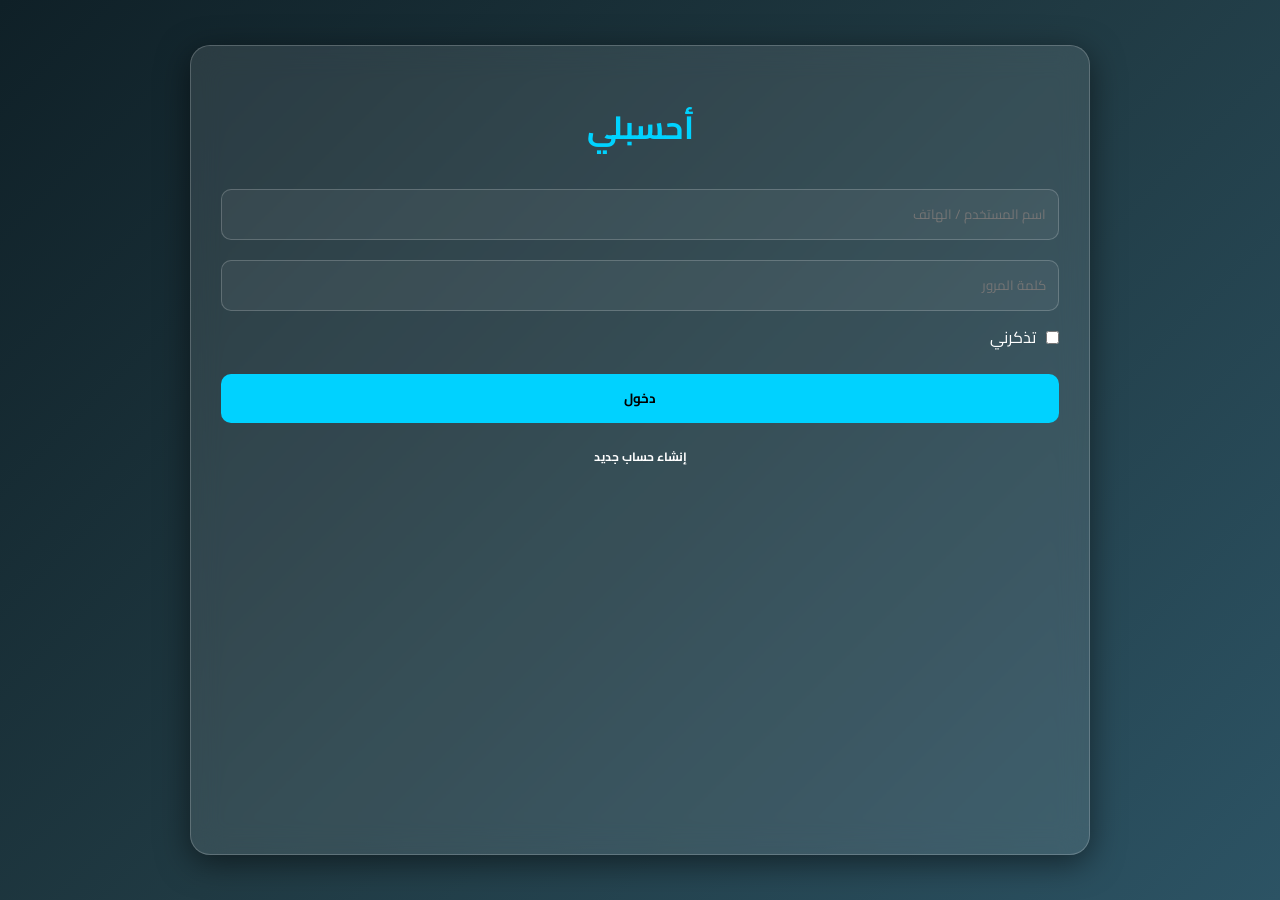
==== index.html @ dbc2e7ba "Add product section and update script URL" ====
<!DOCTYPE html>
<html lang="ar" dir="rtl">
<head>
    <meta charset="UTF-8">
    <meta name="viewport" content="width=device-width, initial-scale=1.0">
    <title>أحسبلي | المساعد المكتبي الذكي</title>
    <link href="https://fonts.googleapis.com/css2?family=Cairo:wght@300;400;600;700&display=swap" rel="stylesheet">
    <style>
        :root {
            --glass: rgba(255, 255, 255, 0.1);
            --border: rgba(255, 255, 255, 0.2);
            --accent: #00d2ff;
        }

        * { box-sizing: border-box; font-family: 'Cairo', sans-serif; }

        body {
            margin: 0;
            background: linear-gradient(135deg, #0f2027, #203a43, #2c5364);
            background-attachment: fixed;
            height: 100vh;
            display: flex;
            justify-content: center;
            align-items: center;
            color: white;
            overflow: hidden;
        }

        /* التصميم الزجاجي */
        .glass-card {
            background: var(--glass);
            backdrop-filter: blur(15px);
            -webkit-backdrop-filter: blur(15px);
            border: 1px solid var(--border);
            border-radius: 20px;
            padding: 30px;
            box-shadow: 0 8px 32px rgba(0,0,0,0.5);
            width: 95%;
            max-width: 900px;
            height: 90vh;
            overflow-y: auto;
            animation: slideUp 0.6s ease-out;
        }

        @keyframes slideUp { from { opacity: 0; transform: translateY(30px); } to { opacity: 1; transform: translateY(0); } }

        /* الشاشات */
        .page { display: none; }
        .page.active { display: block; animation: fadeIn 0.5s; }
        @keyframes fadeIn { from { opacity: 0; } to { opacity: 1; } }

        h1, h2 { text-align: center; color: var(--accent); }

        /* الحقول والأزرار */
        input, select {
            width: 100%; padding: 12px; margin: 10px 0;
            border-radius: 10px; border: 1px solid var(--border);
            background: rgba(255, 255, 255, 0.05); color: white; outline: none;
        }

        button {
            background: var(--accent); color: #000; border: none;
            padding: 12px 25px; border-radius: 10px; cursor: pointer;
            font-weight: bold; transition: 0.3s; width: 100%; margin-top: 10px;
        }

        button:hover { transform: scale(1.02); background: white; }

        /* القائمة الجانبية (في الواجهة الرئيسية) */
        .main-layout { display: grid; grid-template-columns: 200px 1fr; gap: 20px; height: 100%; }
        .sidebar { border-left: 1px solid var(--border); padding-left: 15px; }
        .nav-item { 
            padding: 10px; cursor: pointer; border-radius: 8px; margin-bottom: 5px; 
            transition: 0.3s; text-align: center; background: rgba(255,255,255,0.05);
        }
        .nav-item:hover, .nav-item.active { background: var(--accent); color: black; }

        /* الحاسبة */
        .calc-grid { display: grid; grid-template-columns: 1fr 1fr; gap: 15px; }
        
        /* الإعدادات والمميزات (التصنيف) */
        .feature-item {
            display: flex; justify-content: space-between; align-items: center;
            padding: 10px; border-bottom: 1px solid var(--border);
        }

        /* ستايل الوصل */
        #invoice-print {
            background: white; color: black; padding: 20px; border-radius: 5px;
            display: none; width: 300px; margin: auto;
        }

        /* لوجو الشركة */
        .logo-box {
            width: 80px; height: 80px; border: 2px dashed var(--accent);
            border-radius: 50%; margin: 0 auto 20px; cursor: pointer;
            display: flex; align-items: center; justify-content: center; overflow: hidden;
        }
        .logo-box img { width: 100%; height: 100%; object-fit: cover; }

        /* Switch Toggle */
        .switch { position: relative; display: inline-block; width: 40px; height: 20px; }
        .switch input { opacity: 0; width: 0; height: 0; }
        .slider { position: absolute; cursor: pointer; top: 0; left: 0; right: 0; bottom: 0; background-color: #ccc; transition: .4s; border-radius: 20px; }
        input:checked + .slider { background-color: var(--accent); }

        ::-webkit-scrollbar { width: 5px; }
        ::-webkit-scrollbar-thumb { background: var(--accent); border-radius: 10px; }
    </style>
</head>
<body>

    <div class="glass-card">
        <!-- صفحة تسجيل الدخول -->
        <div id="login-page" class="page active">
            <h1>أحسبلي</h1>
            <input type="text" id="login-user" placeholder="اسم المستخدم / الهاتف">
            <input type="password" id="login-pass" placeholder="كلمة المرور">
            <div style="display:flex; align-items:center; gap:10px; margin-bottom:10px;">
                <input type="checkbox" id="rememberMe" style="width:auto;"> تذكرني
            </div>
            <button onclick="login()">دخول</button>
            <button style="background:none; color:white; font-size:12px;" onclick="switchPage('signup-page')">إنشاء حساب جديد</button>
        </div>

        <!-- صفحة إنشاء حساب -->
        <div id="signup-page" class="page">
            <h2>إنشاء حساب</h2>
            <input type="text" id="reg-name" placeholder="الاسم الثلاثي">
            <input type="text" id="reg-lib" placeholder="اسم المكتبة">
            <input type="text" id="reg-phone" placeholder="رقم الهاتف (تليجرام)">
            <input type="text" id="reg-addr" placeholder="عنوان المكتبة">
            <button onclick="register()">إرسال وتفعيل الحساب</button>
            <button style="background:none; color:white;" onclick="switchPage('login-page')">رجوع</button>
        </div>

        <!-- الواجهة الرئيسية -->
        <div id="main-page" class="page">
            <div class="main-layout">
                <div class="sidebar">
                    <div class="logo-box" onclick="document.getElementById('logoInput').click()">
                        <img id="displayLogo" src="" style="display:none;">
                        <span id="logoText">لوجو</span>
                    </div>
                    <input type="file" id="logoInput" hidden onchange="changeLogo(event)">
                    <div class="nav-item active" onclick="showSection('calc')">الحاسبة</div>
                    <div class="nav-item" onclick="showSection('products')">المواد</div>
                    <div class="nav-item" onclick="showSection('reports')">التقارير</div>
                    <div class="nav-item" onclick="showSection('telegram')">تليجرام</div>
                    <div class="nav-item" onclick="showSection('settings')">⚙️ الإعدادات</div>
                    <button onclick="location.reload()" style="background:red; color:white; margin-top:20px;">خروج</button>
                </div>

                <div class="content">
                    <!-- قسم الحاسبة -->
                    <div id="sec-calc" class="section">
                        <h2 id="libDisplayName">اسم المكتبة</h2>
                        <input type="text" placeholder="اسم الملف (اختياري)">
                        <div class="calc-grid">
                            <input type="number" id="pageFrom" placeholder="من صفحة">
                            <input type="number" id="pageTo" placeholder="إلى صفحة">
                        </div>
                        <input type="number" id="pageTotal" placeholder="أو عدد الصفحات الكلي">
                        <div class="calc-grid">
                            <input type="number" id="priceFixed" placeholder="السعر لكل صفحة" value="250">
                            <input type="number" id="taxVal" placeholder="الضريبة">
                        </div>
                        <h3 id="finalResult">الإجمالي: 0</h3>
                        <button onclick="calculate()">إحسب</button>
                        <button onclick="printInvoice()">طباعة وصل 🖨️</button>
                    </div>
                    <!-- قسم المواد والمنتجات -->
<div id="sec-products" class="section" style="display:none;">
    <h3>📦 إضافة مواد للفاتورة</h3>
    <div class="calc-grid">
        <input type="text" id="prod-name" placeholder="اسم المادة (مثلاً: قلم)">
        <input type="number" id="prod-price" placeholder="السعر">
    </div>
    <button onclick="addItem()" style="background:#55efc4">إضافة للمسودة +</button>
    
    <div id="items-list" style="margin-top:15px; background:rgba(0,0,0,0.2); border-radius:10px; padding:10px; font-size:14px;">
        <!-- المواد المضافة ستظهر هنا -->
    </div>
</div>

                    <!-- قسم تليجرام -->
                    <div id="sec-telegram" class="section" style="display:none;">
                        <h2>تحكم التليجرام</h2>
                        <div class="feature-item"><span>الترحيب</span> <label class="switch"><input type="checkbox"><span class="slider"></span></label></div>
                        <div class="feature-item"><span>أسعار الملفات</span> <label class="switch"><input type="checkbox" checked><span class="slider"></span></label></div>
                        <div class="feature-item"><span>الذكاء الاصطناعي</span> <label class="switch"><input type="checkbox"><span class="slider"></span></label></div>
                        <div class="feature-item"><span>خزن الرسائل</span> <input type="text" placeholder="ID الكروب" style="width:100px; margin:0;"></div>
                        <div class="feature-item"><span>إذاعة</span> <input type="text" id="broadcastMsg" placeholder="الرسالة..."><button onclick="alert('جاري الإرسال')" style="width:auto; padding:5px;">بث</button></div>
                    </div>

                    <!-- قسم التقارير -->
                    <div id="sec-reports" class="section" style="display:none;">
                        <h2>التقارير التفصيلية</h2>
                        <p id="reportDate">تاريخ الإنشاء: --/--/----</p>
                        <div class="nav-item">عدد الفواتير: <span id="countInv">0</span></div>
                        <div class="nav-item">إجمالي الصفحات: <span id="countPages">0</span></div>
                    </div>

                    <!-- قسم الإعدادات -->
                    <div id="sec-settings" class="section" style="display:none;">
                        <h2>الإعدادات العامة</h2>
                        <input type="number" id="setPrice" placeholder="تعديل السعر الافتراضي">
                        <button onclick="saveSettings()">حفظ الإعدادات</button>
                    </div>
                </div>
            </div>
        </div>
    </div>

    <!-- الوصل المخفي للطباعة -->
    <div id="invoice-print">
        <h2 id="invLibName">المكتبة</h2>
        <hr>
        <p id="invDate"></p>
        <p id="invDetails"></p>
        <h3 id="invTotal"></h3>
        <p style="text-align:center; font-size:10px;">شكراً لتعاملكم معنا - أحسبلي</p>
    </div>

    <script>
        const SCRIPT_URL = "https://script.google.com/macros/s/AKfycbyM10lfffWUIz0OTq8Y2DhG-DSn-Z9Sw639uYDyfZyjgWwcdd5r0pzTAM3AALnfk9BP/exec";

        // وظائف التنقل
        function switchPage(pageId) {
            document.querySelectorAll('.page').forEach(p => p.classList.remove('active'));
            document.getElementById(pageId).classList.add('active');
        }

        function showSection(secId) {
            document.querySelectorAll('.section').forEach(s => s.style.display = 'none');
            document.getElementById('sec-' + secId).style.display = 'block';
            document.querySelectorAll('.nav-item').forEach(n => n.classList.remove('active'));
            event.target.classList.add('active');
        }

        // تسجيل الدخول
        function login() {
            const user = document.getElementById('login-user').value;
            if(user) {
                localStorage.setItem('userAccount', user);
                document.getElementById('libDisplayName').innerText = "مكتبة " + (localStorage.getItem('libName') || user);
                switchPage('main-page');
            } else { alert("أدخل البيانات"); }
        }

        // إنشاء حساب
        function register() {
            const data = {
                action: "signup",
                name: document.getElementById('reg-name').value,
                library: document.getElementById('reg-lib').value,
                phone: document.getElementById('reg-phone').value,
                address: document.getElementById('reg-addr').value
            };

            if(!data.name || !data.phone) return alert("املأ الحقول");

            fetch(SCRIPT_URL, {
                method: "POST",
                mode: "no-cors",
                body: JSON.stringify(data)
            });

            localStorage.setItem('libName', data.library);
            alert("تم إرسال طلبك! سيصلك اسم المستخدم وكلمة المرور عبر بوت تليجرام");
            window.location.href = "https://t.me/mb4x_bot";
        }

        // تغيير اللوجو
        function changeLogo(event) {
            const reader = new FileReader();
            reader.onload = function() {
                const img = document.getElementById('displayLogo');
                img.src = reader.result;
                img.style.display = 'block';
                document.getElementById('logoText').style.display = 'none';
                localStorage.setItem('userLogo', reader.result);
            }
            reader.readAsDataURL(event.target.files[0]);
        }

        // عمليات الحساب
        let totalInvoices = 0;
        let totalPagesCalc = 0;

        function calculate() {
            let pages = 0;
            const from = parseInt(document.getElementById('pageFrom').value);
            const to = parseInt(document.getElementById('pageTo').value);
            const totalInput = parseInt(document.getElementById('pageTotal').value);

            if (!isNaN(from) && !isNaN(to)) { pages = (to - from) + 1; }
            else if (!isNaN(totalInput)) { pages = totalInput; }

            const price = parseInt(document.getElementById('priceFixed').value);
            const tax = parseInt(document.getElementById('taxVal').value) || 0;
            const final = (pages * price) + tax;

            document.getElementById('finalResult').innerText = "الإجمالي: " + final.toLocaleString() + " د.ع";
            
            // تحديث التقارير مؤقتاً
            totalInvoices++;
            totalPagesCalc += pages;
            document.getElementById('countInv').innerText = totalInvoices;
            document.getElementById('countPages').innerText = totalPagesCalc;
        }

        function printInvoice() {
            const lib = localStorage.getItem('libName') || "مكتبتنا";
            const result = document.getElementById('finalResult').innerText;
            
            document.getElementById('invLibName').innerText = lib;
            document.getElementById('invDate').innerText = "التاريخ: " + new Date().toLocaleString();
            document.getElementById('invTotal').innerText = result;

            const printContent = document.getElementById('invoice-print').innerHTML;
            const win = window.open('', '', 'width=400,height=600');
            win.document.write('<html><body style="font-family:Cairo; text-align:center;">' + printContent + '</body></html>');
            win.document.close();
            win.print();
        }

        // عند التحميل
        window.onload = () => {
            if(localStorage.getItem('userLogo')) {
                document.getElementById('displayLogo').src = localStorage.getItem('userLogo');
                document.getElementById('displayLogo').style.display = 'block';
                document.getElementById('logoText').style.display = 'none';
            }
            document.getElementById('reportDate').innerText = "تاريخ البدء: " + new Date().toLocaleDateString();
        };
    </script>
</body>
</html>
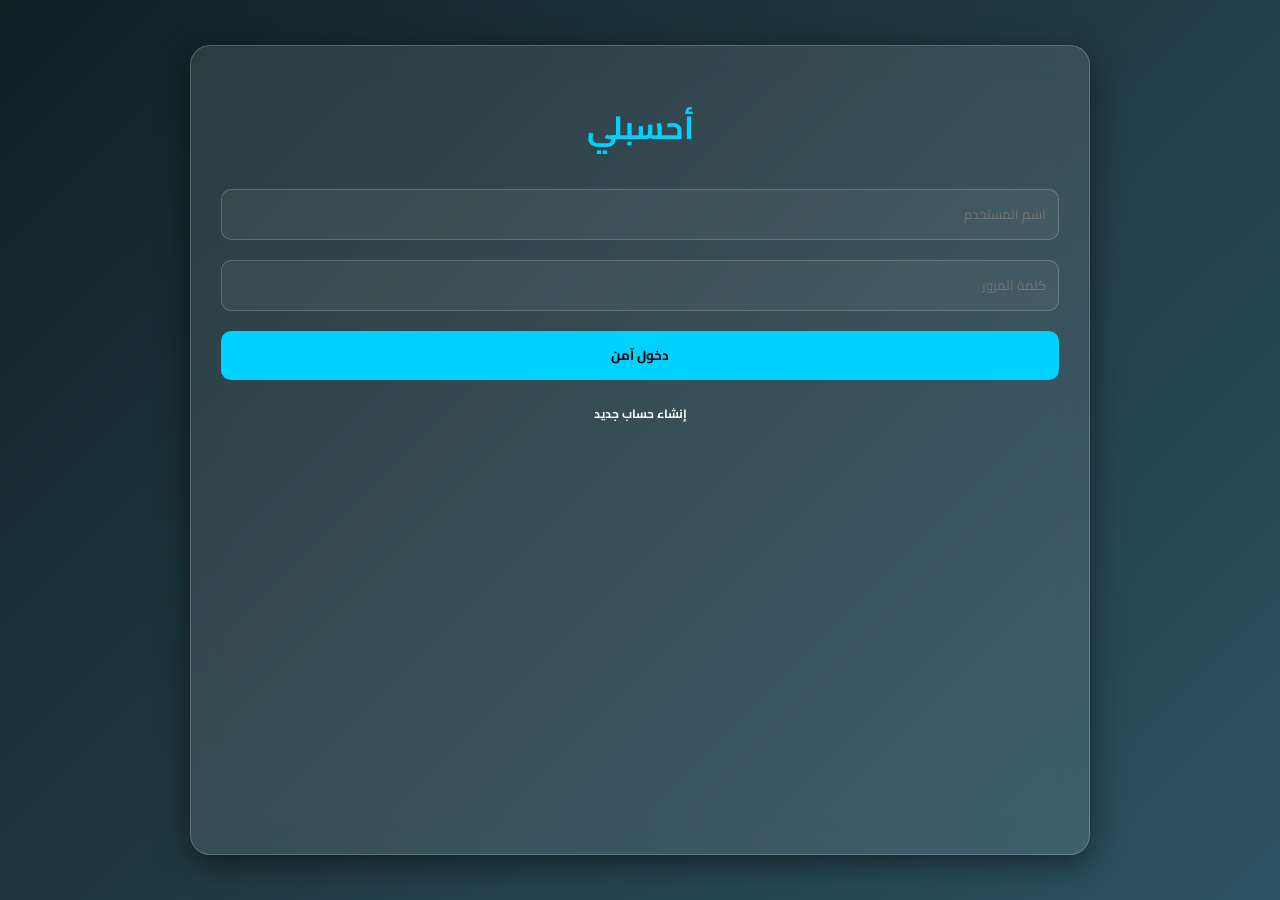
==== commit dafa6f2e: "Refactor HTML structure and improve styles" ====
--- a/index.html
+++ b/index.html
@@ -26,7 +26,6 @@
             overflow: hidden;
         }
 
-        /* التصميم الزجاجي */
         .glass-card {
             background: var(--glass);
             backdrop-filter: blur(15px);
@@ -39,19 +38,15 @@
             max-width: 900px;
             height: 90vh;
             overflow-y: auto;
-            animation: slideUp 0.6s ease-out;
-        }
-
-        @keyframes slideUp { from { opacity: 0; transform: translateY(30px); } to { opacity: 1; transform: translateY(0); } }
-
-        /* الشاشات */
+            position: relative;
+        }
+
         .page { display: none; }
         .page.active { display: block; animation: fadeIn 0.5s; }
         @keyframes fadeIn { from { opacity: 0; } to { opacity: 1; } }
 
         h1, h2 { text-align: center; color: var(--accent); }
 
-        /* الحقول والأزرار */
         input, select {
             width: 100%; padding: 12px; margin: 10px 0;
             border-radius: 10px; border: 1px solid var(--border);
@@ -64,33 +59,29 @@
             font-weight: bold; transition: 0.3s; width: 100%; margin-top: 10px;
         }
 
-        button:hover { transform: scale(1.02); background: white; }
-
-        /* القائمة الجانبية (في الواجهة الرئيسية) */
+        button:hover { transform: scale(1.01); background: white; }
+
         .main-layout { display: grid; grid-template-columns: 200px 1fr; gap: 20px; height: 100%; }
         .sidebar { border-left: 1px solid var(--border); padding-left: 15px; }
+        
         .nav-item { 
-            padding: 10px; cursor: pointer; border-radius: 8px; margin-bottom: 5px; 
-            transition: 0.3s; text-align: center; background: rgba(255,255,255,0.05);
-        }
-        .nav-item:hover, .nav-item.active { background: var(--accent); color: black; }
-
-        /* الحاسبة */
+            padding: 12px; cursor: pointer; border-radius: 8px; margin-bottom: 8px; 
+            transition: 0.3s; text-align: center; background: rgba(255,255,255,0.05); font-size: 14px;
+        }
+        .nav-item:hover, .nav-item.active { background: var(--accent); color: black; font-weight: bold; }
+
         .calc-grid { display: grid; grid-template-columns: 1fr 1fr; gap: 15px; }
         
-        /* الإعدادات والمميزات (التصنيف) */
         .feature-item {
             display: flex; justify-content: space-between; align-items: center;
-            padding: 10px; border-bottom: 1px solid var(--border);
-        }
-
-        /* ستايل الوصل */
+            padding: 12px; border-bottom: 1px solid var(--border);
+        }
+
         #invoice-print {
             background: white; color: black; padding: 20px; border-radius: 5px;
-            display: none; width: 300px; margin: auto;
-        }
-
-        /* لوجو الشركة */
+            display: none; width: 300px; margin: auto; font-family: 'Cairo', sans-serif;
+        }
+
         .logo-box {
             width: 80px; height: 80px; border: 2px dashed var(--accent);
             border-radius: 50%; margin: 0 auto 20px; cursor: pointer;
@@ -98,28 +89,33 @@
         }
         .logo-box img { width: 100%; height: 100%; object-fit: cover; }
 
-        /* Switch Toggle */
         .switch { position: relative; display: inline-block; width: 40px; height: 20px; }
         .switch input { opacity: 0; width: 0; height: 0; }
-        .slider { position: absolute; cursor: pointer; top: 0; left: 0; right: 0; bottom: 0; background-color: #ccc; transition: .4s; border-radius: 20px; }
+        .slider { position: absolute; cursor: pointer; top: 0; left: 0; right: 0; bottom: 0; background-color: #555; transition: .4s; border-radius: 20px; }
         input:checked + .slider { background-color: var(--accent); }
-
-        ::-webkit-scrollbar { width: 5px; }
-        ::-webkit-scrollbar-thumb { background: var(--accent); border-radius: 10px; }
+        .slider:before { position: absolute; content: ""; height: 14px; width: 14px; left: 3px; bottom: 3px; background-color: white; transition: .4s; border-radius: 50%; }
+        input:checked + .slider:before { transform: translateX(20px); }
+
+        #items-list { max-height: 150px; overflow-y: auto; margin-top: 10px; border: 1px solid var(--border); border-radius: 10px; padding: 5px; }
+        .item-entry { display: flex; justify-content: space-between; font-size: 13px; padding: 5px; border-bottom: 1px solid rgba(255,255,255,0.1); }
+
+        .loading-overlay { 
+            position: absolute; top:0; left:0; width:100%; height:100%; 
+            background: rgba(0,0,0,0.7); display:none; justify-content:center; align-items:center; z-index:1000; border-radius: 20px;
+        }
     </style>
 </head>
 <body>
 
     <div class="glass-card">
+        <div id="loading" class="loading-overlay">⏳ جاري التحقق...</div>
+
         <!-- صفحة تسجيل الدخول -->
         <div id="login-page" class="page active">
             <h1>أحسبلي</h1>
-            <input type="text" id="login-user" placeholder="اسم المستخدم / الهاتف">
+            <input type="text" id="login-user" placeholder="اسم المستخدم">
             <input type="password" id="login-pass" placeholder="كلمة المرور">
-            <div style="display:flex; align-items:center; gap:10px; margin-bottom:10px;">
-                <input type="checkbox" id="rememberMe" style="width:auto;"> تذكرني
-            </div>
-            <button onclick="login()">دخول</button>
+            <button onclick="handleLogin()">دخول آمن</button>
             <button style="background:none; color:white; font-size:12px;" onclick="switchPage('signup-page')">إنشاء حساب جديد</button>
         </div>
 
@@ -143,19 +139,18 @@
                         <span id="logoText">لوجو</span>
                     </div>
                     <input type="file" id="logoInput" hidden onchange="changeLogo(event)">
-                    <div class="nav-item active" onclick="showSection('calc')">الحاسبة</div>
-                    <div class="nav-item" onclick="showSection('products')">المواد</div>
-                    <div class="nav-item" onclick="showSection('reports')">التقارير</div>
-                    <div class="nav-item" onclick="showSection('telegram')">تليجرام</div>
-                    <div class="nav-item" onclick="showSection('settings')">⚙️ الإعدادات</div>
-                    <button onclick="location.reload()" style="background:red; color:white; margin-top:20px;">خروج</button>
+                    <div class="nav-item active" onclick="showSection('calc')">🧾 الحاسبة</div>
+                    <div class="nav-item" onclick="showSection('products')">📦 المواد</div>
+                    <div class="nav-item" onclick="showSection('reports')">📊 التقارير</div>
+                    <div class="nav-item" onclick="showSection('telegram')">⚙️ تليجرام</div>
+                    <button onclick="logout()" style="background:#ff4757; color:white; margin-top:20px;">خروج</button>
                 </div>
 
                 <div class="content">
                     <!-- قسم الحاسبة -->
                     <div id="sec-calc" class="section">
                         <h2 id="libDisplayName">اسم المكتبة</h2>
-                        <input type="text" placeholder="اسم الملف (اختياري)">
+                        <input type="text" id="docName" placeholder="اسم الملف (اختياري)">
                         <div class="calc-grid">
                             <input type="number" id="pageFrom" placeholder="من صفحة">
                             <input type="number" id="pageTo" placeholder="إلى صفحة">
@@ -165,67 +160,65 @@
                             <input type="number" id="priceFixed" placeholder="السعر لكل صفحة" value="250">
                             <input type="number" id="taxVal" placeholder="الضريبة">
                         </div>
-                        <h3 id="finalResult">الإجمالي: 0</h3>
-                        <button onclick="calculate()">إحسب</button>
-                        <button onclick="printInvoice()">طباعة وصل 🖨️</button>
+                        <h3 id="finalResult" style="text-align:center; color:var(--accent)">الإجمالي: 0 د.ع</h3>
+                        <button onclick="calculate()">إحسب المجموع</button>
+                        <button onclick="printInvoice()" style="background:white; color:black">طباعة الوصل 🖨️</button>
                     </div>
-                    <!-- قسم المواد والمنتجات -->
-<div id="sec-products" class="section" style="display:none;">
-    <h3>📦 إضافة مواد للفاتورة</h3>
-    <div class="calc-grid">
-        <input type="text" id="prod-name" placeholder="اسم المادة (مثلاً: قلم)">
-        <input type="number" id="prod-price" placeholder="السعر">
-    </div>
-    <button onclick="addItem()" style="background:#55efc4">إضافة للمسودة +</button>
-    
-    <div id="items-list" style="margin-top:15px; background:rgba(0,0,0,0.2); border-radius:10px; padding:10px; font-size:14px;">
-        <!-- المواد المضافة ستظهر هنا -->
-    </div>
-</div>
+
+                    <!-- قسم المواد -->
+                    <div id="sec-products" class="section" style="display:none;">
+                        <h3>إضافة مواد إضافية</h3>
+                        <div class="calc-grid">
+                            <input type="text" id="prod-name" placeholder="المادة">
+                            <input type="number" id="prod-price" placeholder="السعر">
+                        </div>
+                        <button onclick="addItem()" style="background:#2ed573">+ إضافة للمسودة</button>
+                        <div id="items-list">
+                            <!-- القائمة تظهر هنا -->
+                        </div>
+                        <button onclick="clearItems()" style="background:none; border:1px solid red; color:red; font-size:12px; margin-top:5px;">تفريغ القائمة</button>
+                    </div>
 
                     <!-- قسم تليجرام -->
                     <div id="sec-telegram" class="section" style="display:none;">
-                        <h2>تحكم التليجرام</h2>
-                        <div class="feature-item"><span>الترحيب</span> <label class="switch"><input type="checkbox"><span class="slider"></span></label></div>
-                        <div class="feature-item"><span>أسعار الملفات</span> <label class="switch"><input type="checkbox" checked><span class="slider"></span></label></div>
-                        <div class="feature-item"><span>الذكاء الاصطناعي</span> <label class="switch"><input type="checkbox"><span class="slider"></span></label></div>
+                        <h2>إعدادات البوت الشخصي</h2>
+                        <div class="feature-item"><span>الترحيب التلقائي</span> <label class="switch"><input type="checkbox" id="tg-welcome"><span class="slider"></span></label></div>
+                        <div class="feature-item"><span>الذكاء الاصطناعي</span> <label class="switch"><input type="checkbox" id="tg-ai"><span class="slider"></span></label></div>
+                        <div class="feature-item"><span>رد خارج الدوام</span> <label class="switch"><input type="checkbox" id="tg-away"><span class="slider"></span></label></div>
                         <div class="feature-item"><span>خزن الرسائل</span> <input type="text" placeholder="ID الكروب" style="width:100px; margin:0;"></div>
-                        <div class="feature-item"><span>إذاعة</span> <input type="text" id="broadcastMsg" placeholder="الرسالة..."><button onclick="alert('جاري الإرسال')" style="width:auto; padding:5px;">بث</button></div>
                     </div>
 
                     <!-- قسم التقارير -->
                     <div id="sec-reports" class="section" style="display:none;">
-                        <h2>التقارير التفصيلية</h2>
-                        <p id="reportDate">تاريخ الإنشاء: --/--/----</p>
+                        <h2>تقرير اليوم</h2>
+                        <p id="reportDate">تاريخ البدء: --/--/----</p>
                         <div class="nav-item">عدد الفواتير: <span id="countInv">0</span></div>
-                        <div class="nav-item">إجمالي الصفحات: <span id="countPages">0</span></div>
-                    </div>
-
-                    <!-- قسم الإعدادات -->
-                    <div id="sec-settings" class="section" style="display:none;">
-                        <h2>الإعدادات العامة</h2>
-                        <input type="number" id="setPrice" placeholder="تعديل السعر الافتراضي">
-                        <button onclick="saveSettings()">حفظ الإعدادات</button>
+                        <div class="nav-item">إجمالي الإيرادات: <span id="totalMoney">0</span> د.ع</div>
                     </div>
                 </div>
             </div>
         </div>
     </div>
 
-    <!-- الوصل المخفي للطباعة -->
+    <!-- الوصل للطباعة -->
     <div id="invoice-print">
-        <h2 id="invLibName">المكتبة</h2>
+        <h2 id="invLibName" style="margin:0;">المكتبة</h2>
+        <p id="invDate" style="font-size:10px;"></p>
         <hr>
-        <p id="invDate"></p>
-        <p id="invDetails"></p>
-        <h3 id="invTotal"></h3>
-        <p style="text-align:center; font-size:10px;">شكراً لتعاملكم معنا - أحسبلي</p>
+        <div id="invContent" style="text-align:right; font-size:12px;"></div>
+        <hr>
+        <h3 id="invTotal" style="text-align:center;"></h3>
+        <p style="text-align:center; font-size:9px;">برنامج أحسبلي - شكراً لثقتكم</p>
     </div>
 
     <script>
-        const SCRIPT_URL = "https://script.google.com/macros/s/AKfycbyM10lfffWUIz0OTq8Y2DhG-DSn-Z9Sw639uYDyfZyjgWwcdd5r0pzTAM3AALnfk9BP/exec";
-
-        // وظائف التنقل
+        // ضع رابط الـ Script الخاص بك هنا
+        const SCRIPT_URL = "https://script.google.com/macros/s/AKfycbzcjn3Jz0aD6ytI5t-OCl2Ccy9L-q2lUa8TW9UYrSUjWj9yKSF0Gp2boCWUO_RV7z2C/exec";
+
+        let invoiceItems = [];
+        let sessionStats = { count: 0, money: 0 };
+
+        // وظيفة التنقل
         function switchPage(pageId) {
             document.querySelectorAll('.page').forEach(p => p.classList.remove('active'));
             document.getElementById(pageId).classList.add('active');
@@ -235,21 +228,149 @@
             document.querySelectorAll('.section').forEach(s => s.style.display = 'none');
             document.getElementById('sec-' + secId).style.display = 'block';
             document.querySelectorAll('.nav-item').forEach(n => n.classList.remove('active'));
-            event.target.classList.add('active');
-        }
-
-        // تسجيل الدخول
-        function login() {
+            event.currentTarget.classList.add('active');
+        }
+
+        // تسجيل الدخول الحقيقي
+        async function handleLogin() {
             const user = document.getElementById('login-user').value;
-            if(user) {
-                localStorage.setItem('userAccount', user);
-                document.getElementById('libDisplayName').innerText = "مكتبة " + (localStorage.getItem('libName') || user);
-                switchPage('main-page');
-            } else { alert("أدخل البيانات"); }
+            const pass = document.getElementById('login-pass').value;
+            if(!user || !pass) return alert("يرجى إدخال البيانات");
+
+            document.getElementById('loading').style.display = 'flex';
+
+            try {
+                const response = await fetch(SCRIPT_URL, {
+                    method: "POST",
+                    body: JSON.stringify({ action: "login", user: user, pass: pass })
+                });
+                const result = await response.json();
+
+                if(result.status === "success") {
+                    localStorage.setItem('user', user);
+                    localStorage.setItem('sessionID', result.session);
+                    localStorage.setItem('libName', result.libName);
+                    checkAuth();
+                } else {
+                    alert(result.msg);
+                }
+            } catch (e) {
+                alert("حدث خطأ في الاتصال بالسيرفر");
+            }
+            document.getElementById('loading').style.display = 'none';
+        }
+
+        // فحص الجلسة (منع تعدد الأجهزة)
+        async function checkAuth() {
+            const user = localStorage.getItem('user');
+            const session = localStorage.getItem('sessionID');
+            
+            if(!user || !session) {
+                switchPage('login-page');
+                return;
+            }
+
+            // فحص هل الجلسة لا تزال صالحة
+            try {
+                const res = await fetch(SCRIPT_URL, {
+                    method: "POST",
+                    body: JSON.stringify({ action: "checkSession", user: user, session: session })
+                });
+                const status = await res.text();
+                if(status === "valid") {
+                    document.getElementById('libDisplayName').innerText = localStorage.getItem('libName');
+                    switchPage('main-page');
+                } else {
+                    logout();
+                    alert("تم تسجيل الدخول من جهاز آخر أو انتهت الجلسة");
+                }
+            } catch(e) {}
+        }
+
+        // تسجيل الخروج
+        function logout() {
+            localStorage.clear();
+            location.reload();
+        }
+
+        // إضافة مادة
+        function addItem() {
+            const name = document.getElementById('prod-name').value;
+            const price = parseFloat(document.getElementById('prod-price').value);
+            if(!name || !price) return;
+
+            invoiceItems.push({ name, price });
+            renderItems();
+            document.getElementById('prod-name').value = '';
+            document.getElementById('prod-price').value = '';
+            calculate();
+        }
+
+        function renderItems() {
+            const container = document.getElementById('items-list');
+            container.innerHTML = invoiceItems.map(item => `
+                <div class="item-entry">
+                    <span>${item.name}</span>
+                    <span>${item.price.toLocaleString()} د.ع</span>
+                </div>
+            `).join('');
+        }
+
+        function clearItems() { invoiceItems = []; renderItems(); calculate(); }
+
+        // الحسابات
+        function calculate() {
+            let pages = 0;
+            const from = parseInt(document.getElementById('pageFrom').value);
+            const to = parseInt(document.getElementById('pageTo').value);
+            const totalInput = parseInt(document.getElementById('pageTotal').value);
+
+            if (!isNaN(from) && !isNaN(to)) pages = (to - from) + 1;
+            else if (!isNaN(totalInput)) pages = totalInput;
+
+            const pricePerPage = parseInt(document.getElementById('priceFixed').value) || 0;
+            const tax = parseInt(document.getElementById('taxVal').value) || 0;
+            
+            let totalItemsPrice = invoiceItems.reduce((sum, item) => sum + item.price, 0);
+            const final = (pages * pricePerPage) + tax + totalItemsPrice;
+
+            document.getElementById('finalResult').innerText = "الإجمالي: " + final.toLocaleString() + " د.ع";
+            return { final, pages };
+        }
+
+        // الطباعة
+        function printInvoice() {
+            const res = calculate();
+            const lib = localStorage.getItem('libName');
+            const doc = document.getElementById('docName').value || "ملف عام";
+            
+            document.getElementById('invLibName').innerText = lib;
+            document.getElementById('invDate').innerText = new Date().toLocaleString();
+            
+            let detailsHtml = `<p>المستند: ${doc}</p>`;
+            if(res.pages > 0) detailsHtml += `<p>عدد الصفحات: ${res.pages}</p>`;
+            
+            invoiceItems.forEach(item => {
+                detailsHtml += `<p>${item.name}: ${item.price.toLocaleString()} د.ع</p>`;
+            });
+
+            document.getElementById('invContent').innerHTML = detailsHtml;
+            document.getElementById('invTotal').innerText = "المجموع: " + res.final.toLocaleString() + " د.ع";
+
+            // تحديث التقارير
+            sessionStats.count++;
+            sessionStats.money += res.final;
+            document.getElementById('countInv').innerText = sessionStats.count;
+            document.getElementById('totalMoney').innerText = sessionStats.money.toLocaleString();
+
+            const win = window.open('', '', 'width=400,height=600');
+            win.document.write('<html><head><title>وصل</title><style>body{text-align:center; font-family:Cairo;}</style></head><body>' + document.getElementById('invoice-print').innerHTML + '</body></html>');
+            win.document.close();
+            win.print();
         }
 
         // إنشاء حساب
-        function register() {
+        async function register() {
             const data = {
                 action: "signup",
                 name: document.getElementById('reg-name').value,
@@ -257,24 +378,16 @@
                 phone: document.getElementById('reg-phone').value,
                 address: document.getElementById('reg-addr').value
             };
-
             if(!data.name || !data.phone) return alert("املأ الحقول");
 
-            fetch(SCRIPT_URL, {
-                method: "POST",
-                mode: "no-cors",
-                body: JSON.stringify(data)
-            });
-
-            localStorage.setItem('libName', data.library);
-            alert("تم إرسال طلبك! سيصلك اسم المستخدم وكلمة المرور عبر بوت تليجرام");
+            await fetch(SCRIPT_URL, { method: "POST", mode: "no-cors", body: JSON.stringify(data) });
+            alert("تم إرسال طلبك! سيصلك الحساب عبر التليجرام");
             window.location.href = "https://t.me/mb4x_bot";
         }
 
-        // تغيير اللوجو
         function changeLogo(event) {
             const reader = new FileReader();
-            reader.onload = function() {
+            reader.onload = () => {
                 const img = document.getElementById('displayLogo');
                 img.src = reader.result;
                 img.style.display = 'block';
@@ -284,48 +397,6 @@
             reader.readAsDataURL(event.target.files[0]);
         }
 
-        // عمليات الحساب
-        let totalInvoices = 0;
-        let totalPagesCalc = 0;
-
-        function calculate() {
-            let pages = 0;
-            const from = parseInt(document.getElementById('pageFrom').value);
-            const to = parseInt(document.getElementById('pageTo').value);
-            const totalInput = parseInt(document.getElementById('pageTotal').value);
-
-            if (!isNaN(from) && !isNaN(to)) { pages = (to - from) + 1; }
-            else if (!isNaN(totalInput)) { pages = totalInput; }
-
-            const price = parseInt(document.getElementById('priceFixed').value);
-            const tax = parseInt(document.getElementById('taxVal').value) || 0;
-            const final = (pages * price) + tax;
-
-            document.getElementById('finalResult').innerText = "الإجمالي: " + final.toLocaleString() + " د.ع";
-            
-            // تحديث التقارير مؤقتاً
-            totalInvoices++;
-            totalPagesCalc += pages;
-            document.getElementById('countInv').innerText = totalInvoices;
-            document.getElementById('countPages').innerText = totalPagesCalc;
-        }
-
-        function printInvoice() {
-            const lib = localStorage.getItem('libName') || "مكتبتنا";
-            const result = document.getElementById('finalResult').innerText;
-            
-            document.getElementById('invLibName').innerText = lib;
-            document.getElementById('invDate').innerText = "التاريخ: " + new Date().toLocaleString();
-            document.getElementById('invTotal').innerText = result;
-
-            const printContent = document.getElementById('invoice-print').innerHTML;
-            const win = window.open('', '', 'width=400,height=600');
-            win.document.write('<html><body style="font-family:Cairo; text-align:center;">' + printContent + '</body></html>');
-            win.document.close();
-            win.print();
-        }
-
-        // عند التحميل
         window.onload = () => {
             if(localStorage.getItem('userLogo')) {
                 document.getElementById('displayLogo').src = localStorage.getItem('userLogo');
@@ -333,6 +404,8 @@
                 document.getElementById('logoText').style.display = 'none';
             }
             document.getElementById('reportDate').innerText = "تاريخ البدء: " + new Date().toLocaleDateString();
+            checkAuth();
+            setInterval(checkAuth, 20000); // فحص الجلسة كل 20 ثانية
         };
     </script>
 </body>
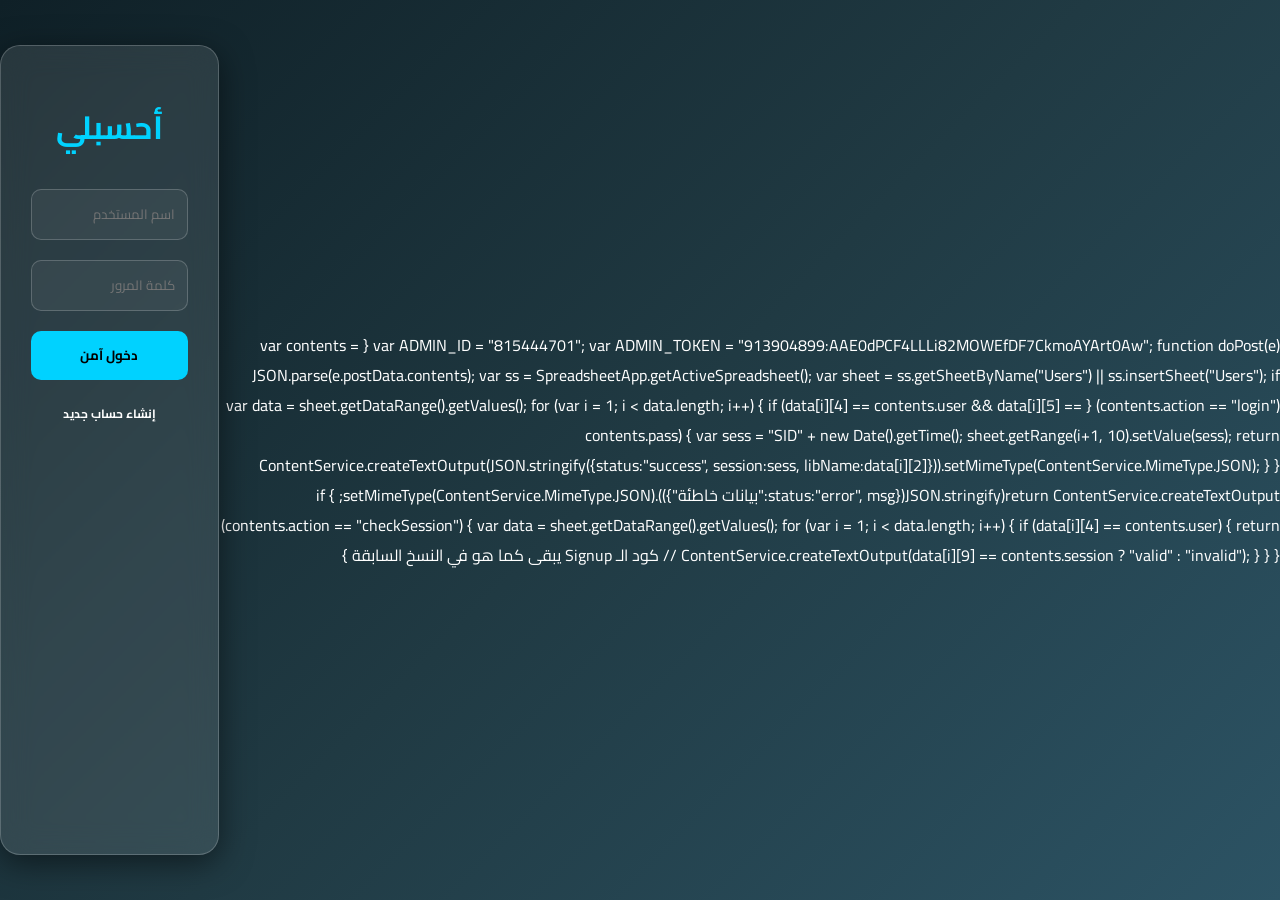
==== commit d79a13e8: "Add login and session check functionality" ====
--- a/index.html
+++ b/index.html
@@ -1,4 +1,35 @@
-<!DOCTYPE html>
+var ADMIN_ID = "815444701";
+var ADMIN_TOKEN = "913904899:AAE0dPCF4LLLi82MOWEfDF7CkmoAYArt0Aw";
+
+function doPost(e) {
+  var contents = JSON.parse(e.postData.contents);
+  var ss = SpreadsheetApp.getActiveSpreadsheet();
+  var sheet = ss.getSheetByName("Users") || ss.insertSheet("Users");
+
+  if (contents.action == "login") {
+    var data = sheet.getDataRange().getValues();
+    for (var i = 1; i < data.length; i++) {
+      if (data[i][4] == contents.user && data[i][5] == contents.pass) {
+        var sess = "SID" + new Date().getTime();
+        sheet.getRange(i+1, 10).setValue(sess);
+        return ContentService.createTextOutput(JSON.stringify({status:"success", session:sess, libName:data[i][2]})).setMimeType(ContentService.MimeType.JSON);
+      }
+    }
+    return ContentService.createTextOutput(JSON.stringify({status:"error", msg:"بيانات خاطئة"})).setMimeType(ContentService.MimeType.JSON);
+  }
+
+  if (contents.action == "checkSession") {
+    var data = sheet.getDataRange().getValues();
+    for (var i = 1; i < data.length; i++) {
+      if (data[i][4] == contents.user) {
+        return ContentService.createTextOutput(data[i][9] == contents.session ? "valid" : "invalid");
+      }
+    }
+  }
+  
+  // كود الـ Signup يبقى كما هو في النسخ السابقة
+}
+        <!DOCTYPE html>
 <html lang="ar" dir="rtl">
 <head>
     <meta charset="UTF-8">
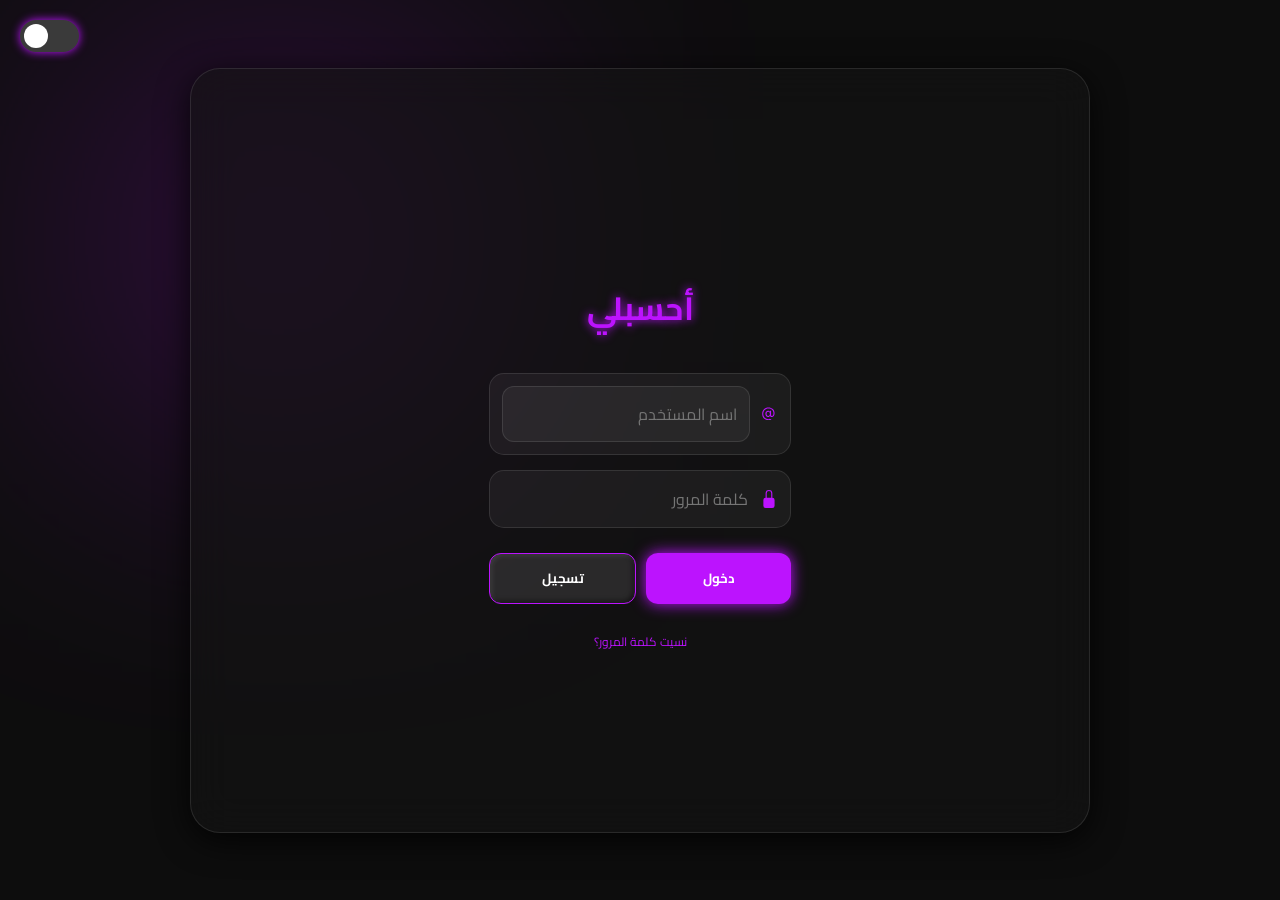
==== commit bf52198d: "Revamp UI with new theme and layout adjustments Updated the theme and layout of the application, inc" ====
--- a/index.html
+++ b/index.html
@@ -1,443 +1,308 @@
-var ADMIN_ID = "815444701";
-var ADMIN_TOKEN = "913904899:AAE0dPCF4LLLi82MOWEfDF7CkmoAYArt0Aw";
-
-function doPost(e) {
-  var contents = JSON.parse(e.postData.contents);
-  var ss = SpreadsheetApp.getActiveSpreadsheet();
-  var sheet = ss.getSheetByName("Users") || ss.insertSheet("Users");
-
-  if (contents.action == "login") {
-    var data = sheet.getDataRange().getValues();
-    for (var i = 1; i < data.length; i++) {
-      if (data[i][4] == contents.user && data[i][5] == contents.pass) {
-        var sess = "SID" + new Date().getTime();
-        sheet.getRange(i+1, 10).setValue(sess);
-        return ContentService.createTextOutput(JSON.stringify({status:"success", session:sess, libName:data[i][2]})).setMimeType(ContentService.MimeType.JSON);
-      }
-    }
-    return ContentService.createTextOutput(JSON.stringify({status:"error", msg:"بيانات خاطئة"})).setMimeType(ContentService.MimeType.JSON);
-  }
-
-  if (contents.action == "checkSession") {
-    var data = sheet.getDataRange().getValues();
-    for (var i = 1; i < data.length; i++) {
-      if (data[i][4] == contents.user) {
-        return ContentService.createTextOutput(data[i][9] == contents.session ? "valid" : "invalid");
-      }
-    }
-  }
-  
-  // كود الـ Signup يبقى كما هو في النسخ السابقة
-}
-        <!DOCTYPE html>
+<!DOCTYPE html>
 <html lang="ar" dir="rtl">
 <head>
     <meta charset="UTF-8">
     <meta name="viewport" content="width=device-width, initial-scale=1.0">
-    <title>أحسبلي | المساعد المكتبي الذكي</title>
-    <link href="https://fonts.googleapis.com/css2?family=Cairo:wght@300;400;600;700&display=swap" rel="stylesheet">
+    <title>أحسبلي | Neon Purple Edition</title>
+    <link href="https://fonts.googleapis.com/css2?family=Cairo:wght@400;700&display=swap" rel="stylesheet">
     <style>
+        /* --- المتغيرات والثيمات --- */
         :root {
-            --glass: rgba(255, 255, 255, 0.1);
-            --border: rgba(255, 255, 255, 0.2);
-            --accent: #00d2ff;
-        }
-
-        * { box-sizing: border-box; font-family: 'Cairo', sans-serif; }
+            --bg-color: #0d0d0d;
+            --glass-bg: rgba(20, 20, 20, 0.6);
+            --neon-purple: #bc13fe;
+            --text-color: #ffffff;
+            --shadow: 0 8px 32px rgba(0, 0, 0, 0.8);
+            --btn-3d: inset 2px 2px 5px rgba(255,255,255,0.1), inset -2px -2px 5px rgba(0,0,0,0.5);
+        }
+
+        .light-theme {
+            --bg-color: #f0f2f5;
+            --glass-bg: rgba(255, 255, 255, 0.7);
+            --neon-purple: #6c5ce7;
+            --text-color: #2d3436;
+            --shadow: 0 8px 32px rgba(31, 38, 135, 0.15);
+        }
+
+        * { box-sizing: border-box; font-family: 'Cairo', sans-serif; transition: all 0.4s cubic-bezier(0.175, 0.885, 0.32, 1.275); }
 
         body {
             margin: 0;
-            background: linear-gradient(135deg, #0f2027, #203a43, #2c5364);
-            background-attachment: fixed;
+            background-color: var(--bg-color);
+            color: var(--text-color);
             height: 100vh;
             display: flex;
             justify-content: center;
             align-items: center;
-            color: white;
             overflow: hidden;
         }
 
+        /* --- خلفية متحركة نيون --- */
+        body::before {
+            content: ""; position: absolute; width: 300px; height: 300px;
+            background: var(--neon-purple); filter: blur(150px);
+            top: 10%; left: 10%; z-index: -1; opacity: 0.4;
+        }
+
+        /* --- زر تبديل الثيم (الكود الثالث) --- */
+        .theme-switch {
+            position: fixed; top: 20px; left: 20px; z-index: 1000;
+            --container_width: 3.7em; --container_height: 2em; --circle_diameter: 1.5em;
+            --sun_moon_rotate_relative_distance: -50%;
+        }
+        .theme-switch__checkbox { display: none; }
+        .theme-switch__container {
+            width: var(--container_width); height: var(--container_height);
+            background-color: #3a3a3a; border-radius: 2em; position: relative; cursor: pointer;
+            box-shadow: 0 0 10px var(--neon-purple); overflow: hidden;
+        }
+        .theme-switch__circle-container {
+            width: var(--circle_diameter); height: var(--circle_diameter); background-color: #fff;
+            border-radius: 50%; position: absolute; left: 0.25em; top: 0.25em; transition: 0.3s;
+        }
+        .theme-switch__checkbox:checked + .theme-switch__container .theme-switch__circle-container {
+            left: calc(100% - var(--circle_diameter) - 0.25em);
+        }
+
+        /* --- حاوية الزجاج (Glass Container) --- */
         .glass-card {
-            background: var(--glass);
-            backdrop-filter: blur(15px);
-            -webkit-backdrop-filter: blur(15px);
-            border: 1px solid var(--border);
-            border-radius: 20px;
-            padding: 30px;
-            box-shadow: 0 8px 32px rgba(0,0,0,0.5);
-            width: 95%;
-            max-width: 900px;
-            height: 90vh;
-            overflow-y: auto;
+            background: var(--glass-bg);
+            backdrop-filter: blur(20px);
+            -webkit-backdrop-filter: blur(20px);
+            border: 1px solid rgba(255, 255, 255, 0.1);
+            border-radius: 30px;
+            width: 95%; max-width: 900px; height: 85vh;
+            box-shadow: var(--shadow);
+            display: flex; flex-direction: column; overflow: hidden;
             position: relative;
         }
 
-        .page { display: none; }
-        .page.active { display: block; animation: fadeIn 0.5s; }
-        @keyframes fadeIn { from { opacity: 0; } to { opacity: 1; } }
-
-        h1, h2 { text-align: center; color: var(--accent); }
-
-        input, select {
-            width: 100%; padding: 12px; margin: 10px 0;
-            border-radius: 10px; border: 1px solid var(--border);
-            background: rgba(255, 255, 255, 0.05); color: white; outline: none;
-        }
-
-        button {
-            background: var(--accent); color: #000; border: none;
-            padding: 12px 25px; border-radius: 10px; cursor: pointer;
-            font-weight: bold; transition: 0.3s; width: 100%; margin-top: 10px;
-        }
-
-        button:hover { transform: scale(1.01); background: white; }
-
-        .main-layout { display: grid; grid-template-columns: 200px 1fr; gap: 20px; height: 100%; }
-        .sidebar { border-left: 1px solid var(--border); padding-left: 15px; }
-        
-        .nav-item { 
-            padding: 12px; cursor: pointer; border-radius: 8px; margin-bottom: 8px; 
-            transition: 0.3s; text-align: center; background: rgba(255,255,255,0.05); font-size: 14px;
-        }
-        .nav-item:hover, .nav-item.active { background: var(--accent); color: black; font-weight: bold; }
-
-        .calc-grid { display: grid; grid-template-columns: 1fr 1fr; gap: 15px; }
-        
-        .feature-item {
-            display: flex; justify-content: space-between; align-items: center;
-            padding: 12px; border-bottom: 1px solid var(--border);
-        }
-
-        #invoice-print {
-            background: white; color: black; padding: 20px; border-radius: 5px;
-            display: none; width: 300px; margin: auto; font-family: 'Cairo', sans-serif;
-        }
-
-        .logo-box {
-            width: 80px; height: 80px; border: 2px dashed var(--accent);
-            border-radius: 50%; margin: 0 auto 20px; cursor: pointer;
-            display: flex; align-items: center; justify-content: center; overflow: hidden;
-        }
-        .logo-box img { width: 100%; height: 100%; object-fit: cover; }
-
-        .switch { position: relative; display: inline-block; width: 40px; height: 20px; }
-        .switch input { opacity: 0; width: 0; height: 0; }
-        .slider { position: absolute; cursor: pointer; top: 0; left: 0; right: 0; bottom: 0; background-color: #555; transition: .4s; border-radius: 20px; }
-        input:checked + .slider { background-color: var(--accent); }
-        .slider:before { position: absolute; content: ""; height: 14px; width: 14px; left: 3px; bottom: 3px; background-color: white; transition: .4s; border-radius: 50%; }
-        input:checked + .slider:before { transform: translateX(20px); }
-
-        #items-list { max-height: 150px; overflow-y: auto; margin-top: 10px; border: 1px solid var(--border); border-radius: 10px; padding: 5px; }
-        .item-entry { display: flex; justify-content: space-between; font-size: 13px; padding: 5px; border-bottom: 1px solid rgba(255,255,255,0.1); }
-
-        .loading-overlay { 
-            position: absolute; top:0; left:0; width:100%; height:100%; 
-            background: rgba(0,0,0,0.7); display:none; justify-content:center; align-items:center; z-index:1000; border-radius: 20px;
-        }
+        .page { display: none; width: 100%; height: 100%; padding: 40px; }
+        .active { display: flex; flex-direction: column; justify-content: center; }
+
+        /* --- استايل الفورم (الكود الثاني مطور) --- */
+        .form { display: flex; flex-direction: column; gap: 15px; max-width: 400px; margin: auto; }
+        #heading { font-size: 2em; font-weight: bold; color: var(--neon-purple); text-shadow: 0 0 10px var(--neon-purple); margin-bottom: 20px; text-align: center; }
+        .field {
+            display: flex; align-items: center; justify-content: center; gap: 10px;
+            background: rgba(255,255,255,0.05); padding: 12px; border-radius: 15px;
+            border: 1px solid rgba(255,255,255,0.1);
+        }
+        .input-icon { fill: var(--neon-purple); width: 20px; }
+        .input-field { background: none; border: none; color: white; outline: none; width: 100%; font-size: 16px; }
+        .light-theme .input-field { color: #000; }
+
+        .btn-group { display: flex; gap: 10px; margin-top: 10px; }
+        .button1, .button2 {
+            flex: 1; padding: 12px; border-radius: 12px; border: none; cursor: pointer;
+            font-weight: bold; text-transform: uppercase;
+            box-shadow: var(--btn-3d); transition: 0.3s;
+        }
+        .button1 { background: var(--neon-purple); color: white; box-shadow: 0 0 15px var(--neon-purple); }
+        .button2 { background: rgba(255,255,255,0.1); color: var(--text-color); border: 1px solid var(--neon-purple); }
+        .button1:hover, .button2:hover { transform: translateY(-3px) scale(1.05); }
+
+        .button3 { background: none; border: none; color: var(--neon-purple); cursor: pointer; margin-top: 10px; font-size: 12px; }
+
+        /* --- واجهة التطبيق الرئيسية (Dashboard) --- */
+        .dashboard { display: grid; grid-template-columns: 250px 1fr; height: 100%; }
+        .sidebar { background: rgba(0,0,0,0.3); padding: 20px; border-left: 1px solid rgba(255,255,255,0.05); }
+        .nav-link {
+            padding: 15px; margin-bottom: 10px; border-radius: 15px; cursor: pointer;
+            display: flex; align-items: center; gap: 10px; background: rgba(255,255,255,0.02);
+        }
+        .nav-link:hover, .nav-link.active { background: var(--neon-purple); color: white; box-shadow: 0 0 15px var(--neon-purple); }
+
+        /* --- الحاسبة الاحترافية --- */
+        .calc-box { padding: 20px; flex: 1; overflow-y: auto; }
+        .grid-inputs { display: grid; grid-template-columns: 1fr 1fr; gap: 15px; margin-bottom: 15px; }
+        input[type="number"], input[type="text"] {
+            background: rgba(255,255,255,0.05); border: 1px solid rgba(255,255,255,0.1);
+            padding: 12px; border-radius: 12px; color: var(--text-color); outline: none;
+        }
+        input:focus { border-color: var(--neon-purple); box-shadow: 0 0 10px var(--neon-purple); }
+
+        /* --- زر الحذف (الكود الأول) --- */
+        .delete-btn {
+            width: 40px; height: 40px; border-radius: 10px; background: rgb(255, 69, 69);
+            border: none; display: flex; align-items: center; justify-content: center; cursor: pointer;
+        }
+        .delete-btn .svgIcon { width: 15px; fill: white; }
+
+        /* --- الفاتورة --- */
+        .result-screen {
+            background: rgba(0,0,0,0.4); border-radius: 20px; padding: 20px;
+            text-align: center; border: 1px dashed var(--neon-purple); margin-top: 20px;
+        }
+        .total-price { font-size: 2.5em; color: var(--neon-purple); text-shadow: 0 0 15px var(--neon-purple); margin: 10px 0; }
+
     </style>
 </head>
-<body>
+<body class="dark-theme">
+
+    <!-- زر تبديل الثيم -->
+    <label class="theme-switch">
+        <input type="checkbox" class="theme-switch__checkbox" id="themeToggle">
+        <div class="theme-switch__container">
+            <div class="theme-switch__circle-container"></div>
+        </div>
+    </label>
 
     <div class="glass-card">
-        <div id="loading" class="loading-overlay">⏳ جاري التحقق...</div>
-
-        <!-- صفحة تسجيل الدخول -->
-        <div id="login-page" class="page active">
-            <h1>أحسبلي</h1>
-            <input type="text" id="login-user" placeholder="اسم المستخدم">
-            <input type="password" id="login-pass" placeholder="كلمة المرور">
-            <button onclick="handleLogin()">دخول آمن</button>
-            <button style="background:none; color:white; font-size:12px;" onclick="switchPage('signup-page')">إنشاء حساب جديد</button>
+        
+        <!-- صفحة الدخول -->
+        <div id="loginPage" class="page active">
+            <form class="form" onsubmit="event.preventDefault(); app.login();">
+                <p id="heading">أحسبلي</p>
+                <div class="field">
+                    <svg class="input-icon" viewBox="0 0 16 16"><path d="M13.106 7.222c0-2.967-2.249-5.032-5.482-5.032-3.35 0-5.646 2.318-5.646 5.702 0 3.493 2.235 5.708 5.762 5.708.862 0 1.689-.123 2.304-.335v-.862c-.43.199-1.354.328-2.29.328-2.926 0-4.813-1.88-4.813-4.798 0-2.844 1.921-4.881 4.594-4.881 2.735 0 4.608 1.688 4.608 4.156 0 1.682-.554 2.769-1.416 2.769-.492 0-.772-.28-.772-.76V5.206H8.923v.834h-.11c-.266-.595-.881-.964-1.6-.964-1.4 0-2.378 1.162-2.378 2.823 0 1.737.957 2.906 2.379 2.906.8 0 1.415-.39 1.709-1.087h.11c.081.67.703 1.148 1.503 1.148 1.572 0 2.57-1.415 2.57-3.643zm-7.177.704c0-1.197.54-1.907 1.456-1.907.93 0 1.524.738 1.524 1.907S8.308 9.84 7.371 9.84c-.895 0-1.442-.725-1.442-1.914z"></path></svg>
+                    <input id="user" placeholder="اسم المستخدم" class="input-field" type="text">
+                </div>
+                <div class="field">
+                    <svg class="input-icon" viewBox="0 0 16 16"><path d="M8 1a2 2 0 0 1 2 2v4H6V3a2 2 0 0 1 2-2zm3 6V3a3 3 0 0 0-6 0v4a2 2 0 0 0-2 2v5a2 2 0 0 0 2 2h6a2 2 0 0 0 2-2V9a2 2 0 0 0-2-2z"></path></svg>
+                    <input id="pass" placeholder="كلمة المرور" class="input-field" type="password">
+                </div>
+                <div class="btn-group">
+                    <button type="submit" class="button1">دخول</button>
+                    <button type="button" class="button2" onclick="app.showPage('signupPage')">تسجيل</button>
+                </div>
+                <button type="button" class="button3">نسيت كلمة المرور؟</button>
+            </form>
         </div>
 
-        <!-- صفحة إنشاء حساب -->
-        <div id="signup-page" class="page">
-            <h2>إنشاء حساب</h2>
-            <input type="text" id="reg-name" placeholder="الاسم الثلاثي">
-            <input type="text" id="reg-lib" placeholder="اسم المكتبة">
-            <input type="text" id="reg-phone" placeholder="رقم الهاتف (تليجرام)">
-            <input type="text" id="reg-addr" placeholder="عنوان المكتبة">
-            <button onclick="register()">إرسال وتفعيل الحساب</button>
-            <button style="background:none; color:white;" onclick="switchPage('login-page')">رجوع</button>
+        <!-- صفحة التسجيل -->
+        <div id="signupPage" class="page">
+            <h2 id="heading">إنشاء حساب جديد</h2>
+            <div class="form">
+                <input id="regName" placeholder="الاسم الثلاثي" class="input-field" type="text" style="background:rgba(255,255,255,0.05); padding:10px; border-radius:10px;">
+                <input id="regLib" placeholder="اسم المكتبة" class="input-field" type="text" style="background:rgba(255,255,255,0.05); padding:10px; border-radius:10px;">
+                <input id="regPhone" placeholder="رقم الهاتف (تليجرام)" class="input-field" type="text" style="background:rgba(255,255,255,0.05); padding:10px; border-radius:10px;">
+                <button class="button1" onclick="app.signup()">إرسال وتفعيل</button>
+                <button class="button3" onclick="app.showPage('loginPage')">رجوع</button>
+            </div>
         </div>
 
         <!-- الواجهة الرئيسية -->
-        <div id="main-page" class="page">
-            <div class="main-layout">
+        <div id="mainPage" class="page" style="padding:0;">
+            <div class="dashboard">
                 <div class="sidebar">
-                    <div class="logo-box" onclick="document.getElementById('logoInput').click()">
-                        <img id="displayLogo" src="" style="display:none;">
-                        <span id="logoText">لوجو</span>
+                    <div id="libLogo" onclick="app.uploadLogo()" style="width:100px; height:100px; border-radius:50%; border:2px dashed var(--neon-purple); margin:auto; cursor:pointer; overflow:hidden; display:flex; align-items:center; justify-content:center;">
+                        <span id="logoLabel">LOGO</span>
+                        <img id="logoImg" style="display:none; width:100%; height:100%; object-fit:cover;">
                     </div>
-                    <input type="file" id="logoInput" hidden onchange="changeLogo(event)">
-                    <div class="nav-item active" onclick="showSection('calc')">🧾 الحاسبة</div>
-                    <div class="nav-item" onclick="showSection('products')">📦 المواد</div>
-                    <div class="nav-item" onclick="showSection('reports')">📊 التقارير</div>
-                    <div class="nav-item" onclick="showSection('telegram')">⚙️ تليجرام</div>
-                    <button onclick="logout()" style="background:#ff4757; color:white; margin-top:20px;">خروج</button>
-                </div>
-
-                <div class="content">
-                    <!-- قسم الحاسبة -->
-                    <div id="sec-calc" class="section">
-                        <h2 id="libDisplayName">اسم المكتبة</h2>
-                        <input type="text" id="docName" placeholder="اسم الملف (اختياري)">
-                        <div class="calc-grid">
-                            <input type="number" id="pageFrom" placeholder="من صفحة">
-                            <input type="number" id="pageTo" placeholder="إلى صفحة">
+                    <h3 id="libHeader" style="text-align:center; color:var(--neon-purple); margin-top:15px;">المكتبة</h3>
+                    <hr style="opacity:0.1;">
+                    <div class="nav-link active" onclick="app.showTab('calc')">🧾 الحاسبة</div>
+                    <div class="nav-link" onclick="app.showTab('items')">📦 المواد</div>
+                    <div class="nav-link" onclick="app.showTab('reports')">📊 التقارير</div>
+                    <div class="nav-link" onclick="app.showTab('tg')">⚙️ تليجرام</div>
+                    <button class="button2" onclick="location.reload()" style="width:100%; margin-top:50px;">خروج</button>
+                </div>
+
+                <div class="calc-box">
+                    <div id="tab-calc">
+                        <input type="text" id="docName" placeholder="اسم الملف (اختياري)" style="width:100%; margin-bottom:15px;">
+                        <div class="grid-inputs">
+                            <input type="number" id="pFrom" placeholder="من صفحة">
+                            <input type="number" id="pTo" placeholder="إلى صفحة">
                         </div>
-                        <input type="number" id="pageTotal" placeholder="أو عدد الصفحات الكلي">
-                        <div class="calc-grid">
-                            <input type="number" id="priceFixed" placeholder="السعر لكل صفحة" value="250">
-                            <input type="number" id="taxVal" placeholder="الضريبة">
+                        <p style="text-align:center;">أو</p>
+                        <input type="number" id="pTotal" placeholder="عدد الصفحات الإجمالي" style="width:100%; margin-bottom:15px;">
+                        
+                        <div class="result-screen">
+                            <p>المجموع النهائي</p>
+                            <h2 class="total-price" id="finalTotal">0 د.ع</h2>
+                            <button class="button1" style="width:auto; padding:10px 30px;" onclick="app.calculate()">أحسب</button>
+                            <button class="button2" style="width:auto; padding:10px 30px;" onclick="app.print()">طباعة 🖨️</button>
                         </div>
-                        <h3 id="finalResult" style="text-align:center; color:var(--accent)">الإجمالي: 0 د.ع</h3>
-                        <button onclick="calculate()">إحسب المجموع</button>
-                        <button onclick="printInvoice()" style="background:white; color:black">طباعة الوصل 🖨️</button>
-                    </div>
-
-                    <!-- قسم المواد -->
-                    <div id="sec-products" class="section" style="display:none;">
-                        <h3>إضافة مواد إضافية</h3>
-                        <div class="calc-grid">
-                            <input type="text" id="prod-name" placeholder="المادة">
-                            <input type="number" id="prod-price" placeholder="السعر">
-                        </div>
-                        <button onclick="addItem()" style="background:#2ed573">+ إضافة للمسودة</button>
-                        <div id="items-list">
-                            <!-- القائمة تظهر هنا -->
-                        </div>
-                        <button onclick="clearItems()" style="background:none; border:1px solid red; color:red; font-size:12px; margin-top:5px;">تفريغ القائمة</button>
-                    </div>
-
-                    <!-- قسم تليجرام -->
-                    <div id="sec-telegram" class="section" style="display:none;">
-                        <h2>إعدادات البوت الشخصي</h2>
-                        <div class="feature-item"><span>الترحيب التلقائي</span> <label class="switch"><input type="checkbox" id="tg-welcome"><span class="slider"></span></label></div>
-                        <div class="feature-item"><span>الذكاء الاصطناعي</span> <label class="switch"><input type="checkbox" id="tg-ai"><span class="slider"></span></label></div>
-                        <div class="feature-item"><span>رد خارج الدوام</span> <label class="switch"><input type="checkbox" id="tg-away"><span class="slider"></span></label></div>
-                        <div class="feature-item"><span>خزن الرسائل</span> <input type="text" placeholder="ID الكروب" style="width:100px; margin:0;"></div>
-                    </div>
-
-                    <!-- قسم التقارير -->
-                    <div id="sec-reports" class="section" style="display:none;">
-                        <h2>تقرير اليوم</h2>
-                        <p id="reportDate">تاريخ البدء: --/--/----</p>
-                        <div class="nav-item">عدد الفواتير: <span id="countInv">0</span></div>
-                        <div class="nav-item">إجمالي الإيرادات: <span id="totalMoney">0</span> د.ع</div>
                     </div>
                 </div>
             </div>
         </div>
     </div>
 
-    <!-- الوصل للطباعة -->
-    <div id="invoice-print">
-        <h2 id="invLibName" style="margin:0;">المكتبة</h2>
-        <p id="invDate" style="font-size:10px;"></p>
-        <hr>
-        <div id="invContent" style="text-align:right; font-size:12px;"></div>
-        <hr>
-        <h3 id="invTotal" style="text-align:center;"></h3>
-        <p style="text-align:center; font-size:9px;">برنامج أحسبلي - شكراً لثقتكم</p>
-    </div>
-
     <script>
-        // ضع رابط الـ Script الخاص بك هنا
-        const SCRIPT_URL = "https://script.google.com/macros/s/AKfycbzcjn3Jz0aD6ytI5t-OCl2Ccy9L-q2lUa8TW9UYrSUjWj9yKSF0Gp2boCWUO_RV7z2C/exec";
-
-        let invoiceItems = [];
-        let sessionStats = { count: 0, money: 0 };
-
-        // وظيفة التنقل
-        function switchPage(pageId) {
-            document.querySelectorAll('.page').forEach(p => p.classList.remove('active'));
-            document.getElementById(pageId).classList.add('active');
-        }
-
-        function showSection(secId) {
-            document.querySelectorAll('.section').forEach(s => s.style.display = 'none');
-            document.getElementById('sec-' + secId).style.display = 'block';
-            document.querySelectorAll('.nav-item').forEach(n => n.classList.remove('active'));
-            event.currentTarget.classList.add('active');
-        }
-
-        // تسجيل الدخول الحقيقي
-        async function handleLogin() {
-            const user = document.getElementById('login-user').value;
-            const pass = document.getElementById('login-pass').value;
-            if(!user || !pass) return alert("يرجى إدخال البيانات");
-
-            document.getElementById('loading').style.display = 'flex';
-
-            try {
-                const response = await fetch(SCRIPT_URL, {
-                    method: "POST",
-                    body: JSON.stringify({ action: "login", user: user, pass: pass })
+        const SCRIPT_URL = "https://script.google.com/macros/s/AKfycbyM10lfffWUIz0OTq8Y2DhG-DSn-Z9Sw639uYDyfZyjgWwcdd5r0pzTAM3AALnfk9BP/exec";
+
+        const app = {
+            showPage: (id) => {
+                document.querySelectorAll('.page').forEach(p => p.classList.remove('active'));
+                document.getElementById(id).classList.add('active');
+            },
+
+            showTab: (id) => {
+                // منطق التبديل بين الأقسام
+                alert("تم الانتقال إلى: " + id);
+            },
+
+            login: async () => {
+                const user = document.getElementById('user').value;
+                const pass = document.getElementById('pass').value;
+                if(!user || !pass) return alert("أدخل البيانات");
+
+                // محاكاة التحقق
+                const res = await fetch(SCRIPT_URL, {
+                    method: 'POST',
+                    body: JSON.stringify({ action: "login", user, pass })
                 });
-                const result = await response.json();
-
-                if(result.status === "success") {
-                    localStorage.setItem('user', user);
-                    localStorage.setItem('sessionID', result.session);
-                    localStorage.setItem('libName', result.libName);
-                    checkAuth();
-                } else {
-                    alert(result.msg);
-                }
-            } catch (e) {
-                alert("حدث خطأ في الاتصال بالسيرفر");
+                const data = await res.json();
+                if(data.status === "success") {
+                    document.getElementById('libHeader').innerText = data.libName;
+                    app.showPage('mainPage');
+                } else { alert(data.msg); }
+            },
+
+            signup: async () => {
+                const data = {
+                    action: "signup",
+                    name: document.getElementById('regName').value,
+                    library: document.getElementById('regLib').value,
+                    phone: document.getElementById('regPhone').value
+                };
+                await fetch(SCRIPT_URL, { method: "POST", mode: "no-cors", body: JSON.stringify(data) });
+                alert("تم الإرسال! سيصلك الحساب عبر التليجرام.");
+                window.location.href = "https://t.me/mb4x_bot";
+            },
+
+            calculate: () => {
+                let pages = 0;
+                const from = parseInt(document.getElementById('pFrom').value);
+                const to = parseInt(document.getElementById('pTo').value);
+                const total = parseInt(document.getElementById('pTotal').value);
+
+                if(total) pages = total;
+                else if(from && to) pages = (to - from) + 1;
+
+                const result = pages * 250; // السعر الافتراضي
+                document.getElementById('finalTotal').innerText = result.toLocaleString() + " د.ع";
+            },
+
+            uploadLogo: () => {
+                const input = document.createElement('input');
+                input.type = 'file';
+                input.onchange = (e) => {
+                    const reader = new FileReader();
+                    reader.onload = () => {
+                        document.getElementById('logoImg').src = reader.result;
+                        document.getElementById('logoImg').style.display = 'block';
+                        document.getElementById('logoLabel').style.display = 'none';
+                    }
+                    reader.readAsDataURL(e.target.files[0]);
+                };
+                input.click();
             }
-            document.getElementById('loading').style.display = 'none';
-        }
-
-        // فحص الجلسة (منع تعدد الأجهزة)
-        async function checkAuth() {
-            const user = localStorage.getItem('user');
-            const session = localStorage.getItem('sessionID');
-            
-            if(!user || !session) {
-                switchPage('login-page');
-                return;
+        };
+
+        // زر تبديل الثيم
+        document.getElementById('themeToggle').addEventListener('change', (e) => {
+            if(e.target.checked) {
+                document.body.classList.remove('dark-theme');
+                document.body.classList.add('light-theme');
+            } else {
+                document.body.classList.remove('light-theme');
+                document.body.classList.add('dark-theme');
             }
-
-            // فحص هل الجلسة لا تزال صالحة
-            try {
-                const res = await fetch(SCRIPT_URL, {
-                    method: "POST",
-                    body: JSON.stringify({ action: "checkSession", user: user, session: session })
-                });
-                const status = await res.text();
-                if(status === "valid") {
-                    document.getElementById('libDisplayName').innerText = localStorage.getItem('libName');
-                    switchPage('main-page');
-                } else {
-                    logout();
-                    alert("تم تسجيل الدخول من جهاز آخر أو انتهت الجلسة");
-                }
-            } catch(e) {}
-        }
-
-        // تسجيل الخروج
-        function logout() {
-            localStorage.clear();
-            location.reload();
-        }
-
-        // إضافة مادة
-        function addItem() {
-            const name = document.getElementById('prod-name').value;
-            const price = parseFloat(document.getElementById('prod-price').value);
-            if(!name || !price) return;
-
-            invoiceItems.push({ name, price });
-            renderItems();
-            document.getElementById('prod-name').value = '';
-            document.getElementById('prod-price').value = '';
-            calculate();
-        }
-
-        function renderItems() {
-            const container = document.getElementById('items-list');
-            container.innerHTML = invoiceItems.map(item => `
-                <div class="item-entry">
-                    <span>${item.name}</span>
-                    <span>${item.price.toLocaleString()} د.ع</span>
-                </div>
-            `).join('');
-        }
-
-        function clearItems() { invoiceItems = []; renderItems(); calculate(); }
-
-        // الحسابات
-        function calculate() {
-            let pages = 0;
-            const from = parseInt(document.getElementById('pageFrom').value);
-            const to = parseInt(document.getElementById('pageTo').value);
-            const totalInput = parseInt(document.getElementById('pageTotal').value);
-
-            if (!isNaN(from) && !isNaN(to)) pages = (to - from) + 1;
-            else if (!isNaN(totalInput)) pages = totalInput;
-
-            const pricePerPage = parseInt(document.getElementById('priceFixed').value) || 0;
-            const tax = parseInt(document.getElementById('taxVal').value) || 0;
-            
-            let totalItemsPrice = invoiceItems.reduce((sum, item) => sum + item.price, 0);
-            const final = (pages * pricePerPage) + tax + totalItemsPrice;
-
-            document.getElementById('finalResult').innerText = "الإجمالي: " + final.toLocaleString() + " د.ع";
-            return { final, pages };
-        }
-
-        // الطباعة
-        function printInvoice() {
-            const res = calculate();
-            const lib = localStorage.getItem('libName');
-            const doc = document.getElementById('docName').value || "ملف عام";
-            
-            document.getElementById('invLibName').innerText = lib;
-            document.getElementById('invDate').innerText = new Date().toLocaleString();
-            
-            let detailsHtml = `<p>المستند: ${doc}</p>`;
-            if(res.pages > 0) detailsHtml += `<p>عدد الصفحات: ${res.pages}</p>`;
-            
-            invoiceItems.forEach(item => {
-                detailsHtml += `<p>${item.name}: ${item.price.toLocaleString()} د.ع</p>`;
-            });
-
-            document.getElementById('invContent').innerHTML = detailsHtml;
-            document.getElementById('invTotal').innerText = "المجموع: " + res.final.toLocaleString() + " د.ع";
-
-            // تحديث التقارير
-            sessionStats.count++;
-            sessionStats.money += res.final;
-            document.getElementById('countInv').innerText = sessionStats.count;
-            document.getElementById('totalMoney').innerText = sessionStats.money.toLocaleString();
-
-            const win = window.open('', '', 'width=400,height=600');
-            win.document.write('<html><head><title>وصل</title><style>body{text-align:center; font-family:Cairo;}</style></head><body>' + document.getElementById('invoice-print').innerHTML + '</body></html>');
-            win.document.close();
-            win.print();
-        }
-
-        // إنشاء حساب
-        async function register() {
-            const data = {
-                action: "signup",
-                name: document.getElementById('reg-name').value,
-                library: document.getElementById('reg-lib').value,
-                phone: document.getElementById('reg-phone').value,
-                address: document.getElementById('reg-addr').value
-            };
-            if(!data.name || !data.phone) return alert("املأ الحقول");
-
-            await fetch(SCRIPT_URL, { method: "POST", mode: "no-cors", body: JSON.stringify(data) });
-            alert("تم إرسال طلبك! سيصلك الحساب عبر التليجرام");
-            window.location.href = "https://t.me/mb4x_bot";
-        }
-
-        function changeLogo(event) {
-            const reader = new FileReader();
-            reader.onload = () => {
-                const img = document.getElementById('displayLogo');
-                img.src = reader.result;
-                img.style.display = 'block';
-                document.getElementById('logoText').style.display = 'none';
-                localStorage.setItem('userLogo', reader.result);
-            }
-            reader.readAsDataURL(event.target.files[0]);
-        }
-
-        window.onload = () => {
-            if(localStorage.getItem('userLogo')) {
-                document.getElementById('displayLogo').src = localStorage.getItem('userLogo');
-                document.getElementById('displayLogo').style.display = 'block';
-                document.getElementById('logoText').style.display = 'none';
-            }
-            document.getElementById('reportDate').innerText = "تاريخ البدء: " + new Date().toLocaleDateString();
-            checkAuth();
-            setInterval(checkAuth, 20000); // فحص الجلسة كل 20 ثانية
-        };
+        });
     </script>
 </body>
 </html>
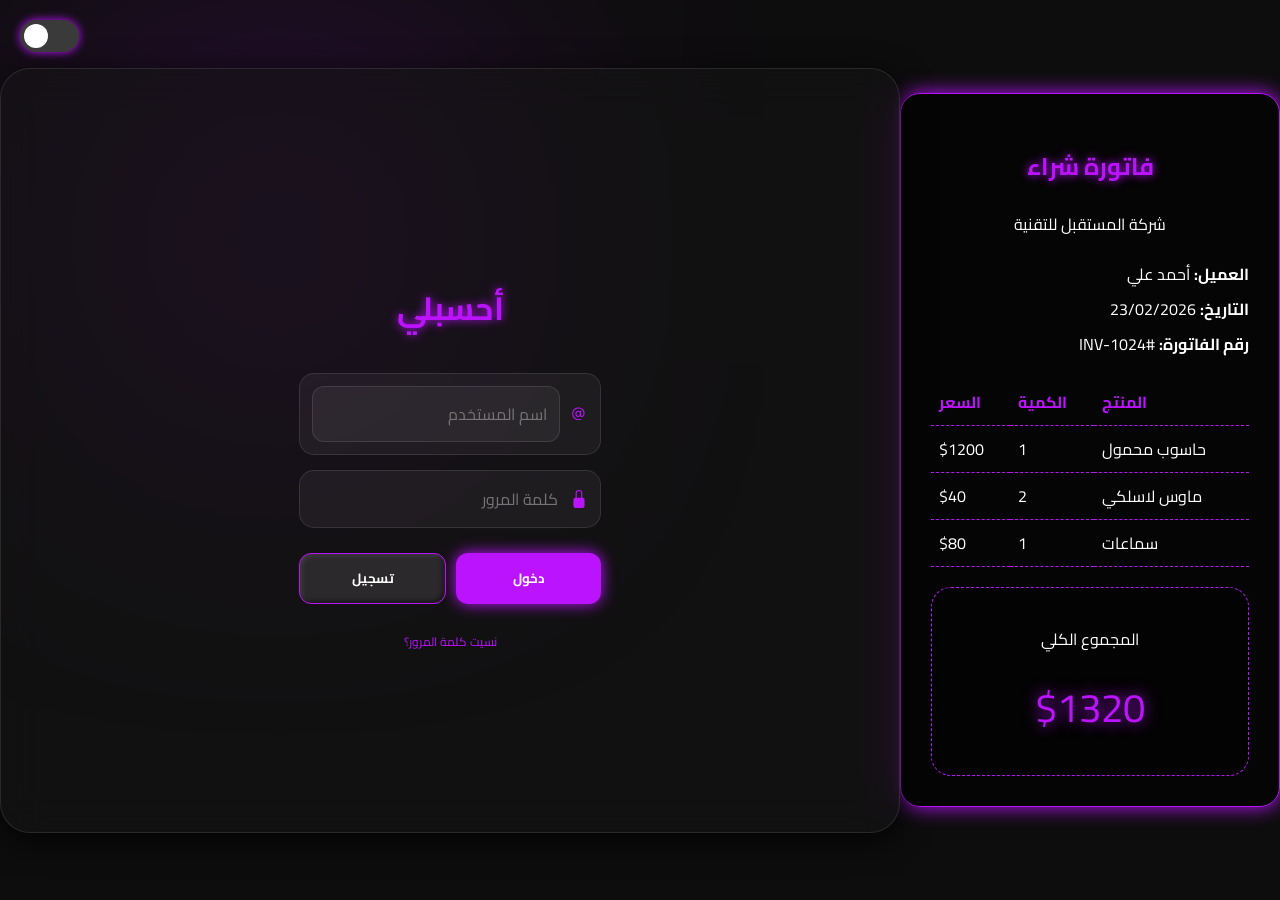
==== commit ca5a7729: "Modify title and add invoice section Updated the title and added an invoice section with details and" ====
--- a/index.html
+++ b/index.html
@@ -3,7 +3,7 @@
 <head>
     <meta charset="UTF-8">
     <meta name="viewport" content="width=device-width, initial-scale=1.0">
-    <title>أحسبلي | Neon Purple Edition</title>
+    <title>1أحسبلي | Neon Purple Edition</title>
     <link href="https://fonts.googleapis.com/css2?family=Cairo:wght@400;700&display=swap" rel="stylesheet">
     <style>
         /* --- المتغيرات والثيمات --- */
@@ -130,15 +130,122 @@
         .delete-btn .svgIcon { width: 15px; fill: white; }
 
         /* --- الفاتورة --- */
-        .result-screen {
-            background: rgba(0,0,0,0.4); border-radius: 20px; padding: 20px;
-            text-align: center; border: 1px dashed var(--neon-purple); margin-top: 20px;
-        }
-        .total-price { font-size: 2.5em; color: var(--neon-purple); text-shadow: 0 0 15px var(--neon-purple); margin: 10px 0; }
-
-    </style>
+<!DOCTYPE html>
+<html lang="ar">
+<head>
+<meta charset="UTF-8">
+<title>فاتورة</title>
+<style>
+    body.dark-theme {
+        background: #111;
+        font-family: 'Segoe UI', Tahoma, sans-serif;
+        color: #eee;
+        display: flex;
+        justify-content: center;
+        align-items: center;
+        min-height: 100vh;
+    }
+
+    .invoice {
+        background: rgba(0,0,0,0.6);
+        border-radius: 20px;
+        padding: 30px;
+        width: 400px;
+        border: 1px solid var(--neon-purple, #a020f0);
+        box-shadow: 0 0 20px var(--neon-purple, #a020f0);
+    }
+
+    .invoice-header {
+        text-align: center;
+        margin-bottom: 20px;
+    }
+    .invoice-header h2 {
+        color: var(--neon-purple, #a020f0);
+        text-shadow: 0 0 10px var(--neon-purple, #a020f0);
+    }
+
+    .invoice-details {
+        margin-bottom: 20px;
+    }
+    .invoice-details p {
+        margin: 5px 0;
+    }
+
+    table {
+        width: 100%;
+        border-collapse: collapse;
+        margin-bottom: 20px;
+    }
+    table th, table td {
+        padding: 8px;
+        text-align: left;
+        border-bottom: 1px dashed var(--neon-purple, #a020f0);
+    }
+    table th {
+        color: var(--neon-purple, #a020f0);
+    }
+
+    .result-screen {
+        background: rgba(0,0,0,0.4);
+        border-radius: 20px;
+        padding: 20px;
+        text-align: center;
+        border: 1px dashed var(--neon-purple, #a020f0);
+        margin-top: 20px;
+    }
+
+    .total-price {
+        font-size: 2.5em;
+        color: var(--neon-purple, #a020f0);
+        text-shadow: 0 0 15px var(--neon-purple, #a020f0);
+        margin: 10px 0;
+    }
+</style>
 </head>
 <body class="dark-theme">
+    <div class="invoice">
+        <div class="invoice-header">
+            <h2>فاتورة شراء</h2>
+            <p>شركة المستقبل للتقنية</p>
+        </div>
+
+        <div class="invoice-details">
+            <p><strong>العميل:</strong> أحمد علي</p>
+            <p><strong>التاريخ:</strong> 23/02/2026</p>
+            <p><strong>رقم الفاتورة:</strong> #INV-1024</p>
+        </div>
+
+        <table>
+            <tr>
+                <th>المنتج</th>
+                <th>الكمية</th>
+                <th>السعر</th>
+            </tr>
+            <tr>
+                <td>حاسوب محمول</td>
+                <td>1</td>
+                <td>$1200</td>
+            </tr>
+            <tr>
+                <td>ماوس لاسلكي</td>
+                <td>2</td>
+                <td>$40</td>
+            </tr>
+            <tr>
+                <td>سماعات</td>
+                <td>1</td>
+                <td>$80</td>
+            </tr>
+        </table>
+
+        <div class="result-screen">
+            <p>المجموع الكلي</p>
+            <div class="total-price">$1320</div>
+        </div>
+    </div>
+</body>
+</html>
+
 
     <!-- زر تبديل الثيم -->
     <label class="theme-switch">
@@ -222,7 +329,7 @@
     </div>
 
     <script>
-        const SCRIPT_URL = "https://script.google.com/macros/s/AKfycbyM10lfffWUIz0OTq8Y2DhG-DSn-Z9Sw639uYDyfZyjgWwcdd5r0pzTAM3AALnfk9BP/exec";
+        const SCRIPT_URL = "https://script.google.com/macros/s/AKfycbzxtLidlg8WdHgT0qoX1DHUQRsV60XQwQzrZRqqOOV1cjWTsP2TqR6ZS_X9dPfgFYlU/exec";
 
         const app = {
             showPage: (id) => {
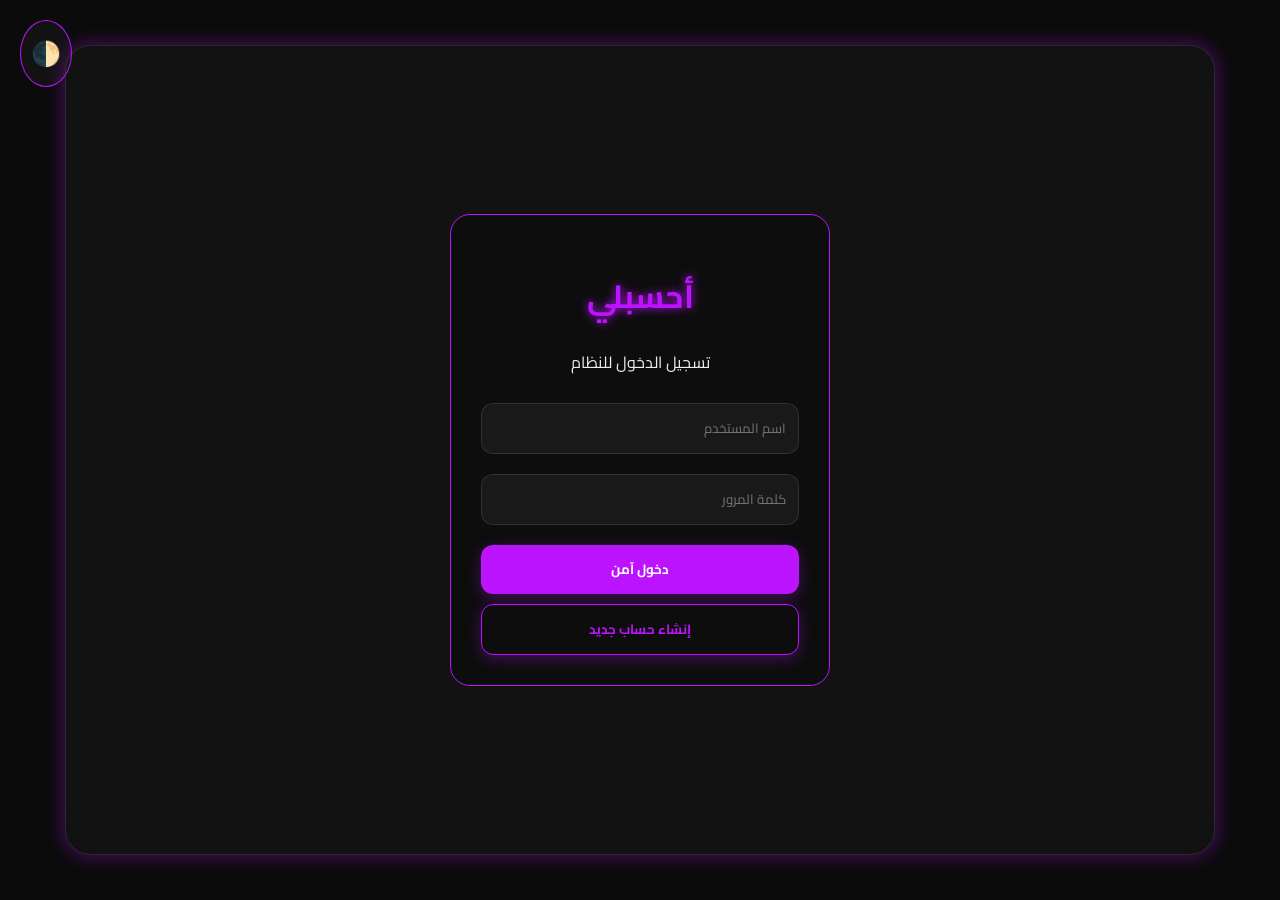
==== commit d6bf595a: "Update index.html for theme and layout changes" ====
--- a/index.html
+++ b/index.html
@@ -3,385 +3,311 @@
 <head>
     <meta charset="UTF-8">
     <meta name="viewport" content="width=device-width, initial-scale=1.0">
-    <title>1أحسبلي | Neon Purple Edition</title>
+    <title>برنامج أحسبلي | الإصدار الاحترافي v1.0</title>
     <link href="https://fonts.googleapis.com/css2?family=Cairo:wght@400;700&display=swap" rel="stylesheet">
     <style>
-        /* --- المتغيرات والثيمات --- */
+        /* --- المتغيرات العامة --- */
         :root {
-            --bg-color: #0d0d0d;
-            --glass-bg: rgba(20, 20, 20, 0.6);
+            --bg-color: #0b0b0b;
             --neon-purple: #bc13fe;
-            --text-color: #ffffff;
-            --shadow: 0 8px 32px rgba(0, 0, 0, 0.8);
-            --btn-3d: inset 2px 2px 5px rgba(255,255,255,0.1), inset -2px -2px 5px rgba(0,0,0,0.5);
+            --glass: rgba(255, 255, 255, 0.03);
+            --text-color: #eee;
+            --shadow: 0 0 20px rgba(188, 19, 254, 0.4);
         }
 
         .light-theme {
-            --bg-color: #f0f2f5;
-            --glass-bg: rgba(255, 255, 255, 0.7);
+            --bg-color: #f5f6fa;
             --neon-purple: #6c5ce7;
+            --glass: rgba(0, 0, 0, 0.05);
             --text-color: #2d3436;
-            --shadow: 0 8px 32px rgba(31, 38, 135, 0.15);
-        }
-
-        * { box-sizing: border-box; font-family: 'Cairo', sans-serif; transition: all 0.4s cubic-bezier(0.175, 0.885, 0.32, 1.275); }
+        }
+
+        * { box-sizing: border-box; font-family: 'Cairo', sans-serif; transition: 0.3s; }
 
         body {
-            margin: 0;
-            background-color: var(--bg-color);
-            color: var(--text-color);
-            height: 100vh;
-            display: flex;
-            justify-content: center;
-            align-items: center;
-            overflow: hidden;
-        }
-
-        /* --- خلفية متحركة نيون --- */
-        body::before {
-            content: ""; position: absolute; width: 300px; height: 300px;
-            background: var(--neon-purple); filter: blur(150px);
-            top: 10%; left: 10%; z-index: -1; opacity: 0.4;
-        }
-
-        /* --- زر تبديل الثيم (الكود الثالث) --- */
-        .theme-switch {
-            position: fixed; top: 20px; left: 20px; z-index: 1000;
-            --container_width: 3.7em; --container_height: 2em; --circle_diameter: 1.5em;
-            --sun_moon_rotate_relative_distance: -50%;
-        }
-        .theme-switch__checkbox { display: none; }
-        .theme-switch__container {
-            width: var(--container_width); height: var(--container_height);
-            background-color: #3a3a3a; border-radius: 2em; position: relative; cursor: pointer;
-            box-shadow: 0 0 10px var(--neon-purple); overflow: hidden;
-        }
-        .theme-switch__circle-container {
-            width: var(--circle_diameter); height: var(--circle_diameter); background-color: #fff;
-            border-radius: 50%; position: absolute; left: 0.25em; top: 0.25em; transition: 0.3s;
-        }
-        .theme-switch__checkbox:checked + .theme-switch__container .theme-switch__circle-container {
-            left: calc(100% - var(--circle_diameter) - 0.25em);
-        }
-
-        /* --- حاوية الزجاج (Glass Container) --- */
-        .glass-card {
-            background: var(--glass-bg);
-            backdrop-filter: blur(20px);
-            -webkit-backdrop-filter: blur(20px);
-            border: 1px solid rgba(255, 255, 255, 0.1);
-            border-radius: 30px;
-            width: 95%; max-width: 900px; height: 85vh;
-            box-shadow: var(--shadow);
-            display: flex; flex-direction: column; overflow: hidden;
-            position: relative;
-        }
-
-        .page { display: none; width: 100%; height: 100%; padding: 40px; }
-        .active { display: flex; flex-direction: column; justify-content: center; }
-
-        /* --- استايل الفورم (الكود الثاني مطور) --- */
-        .form { display: flex; flex-direction: column; gap: 15px; max-width: 400px; margin: auto; }
-        #heading { font-size: 2em; font-weight: bold; color: var(--neon-purple); text-shadow: 0 0 10px var(--neon-purple); margin-bottom: 20px; text-align: center; }
-        .field {
-            display: flex; align-items: center; justify-content: center; gap: 10px;
-            background: rgba(255,255,255,0.05); padding: 12px; border-radius: 15px;
-            border: 1px solid rgba(255,255,255,0.1);
-        }
-        .input-icon { fill: var(--neon-purple); width: 20px; }
-        .input-field { background: none; border: none; color: white; outline: none; width: 100%; font-size: 16px; }
-        .light-theme .input-field { color: #000; }
-
-        .btn-group { display: flex; gap: 10px; margin-top: 10px; }
-        .button1, .button2 {
-            flex: 1; padding: 12px; border-radius: 12px; border: none; cursor: pointer;
-            font-weight: bold; text-transform: uppercase;
-            box-shadow: var(--btn-3d); transition: 0.3s;
-        }
-        .button1 { background: var(--neon-purple); color: white; box-shadow: 0 0 15px var(--neon-purple); }
-        .button2 { background: rgba(255,255,255,0.1); color: var(--text-color); border: 1px solid var(--neon-purple); }
-        .button1:hover, .button2:hover { transform: translateY(-3px) scale(1.05); }
-
-        .button3 { background: none; border: none; color: var(--neon-purple); cursor: pointer; margin-top: 10px; font-size: 12px; }
-
-        /* --- واجهة التطبيق الرئيسية (Dashboard) --- */
-        .dashboard { display: grid; grid-template-columns: 250px 1fr; height: 100%; }
-        .sidebar { background: rgba(0,0,0,0.3); padding: 20px; border-left: 1px solid rgba(255,255,255,0.05); }
-        .nav-link {
-            padding: 15px; margin-bottom: 10px; border-radius: 15px; cursor: pointer;
-            display: flex; align-items: center; gap: 10px; background: rgba(255,255,255,0.02);
-        }
+            margin: 0; background: var(--bg-color); color: var(--text-color);
+            height: 100vh; overflow: hidden; display: flex; justify-content: center; align-items: center;
+        }
+
+        /* --- حاوية الزجاج الكبرى --- */
+        .glass-box {
+            background: var(--glass); backdrop-filter: blur(20px); -webkit-backdrop-filter: blur(20px);
+            border: 1px solid rgba(255, 255, 255, 0.1); border-radius: 25px;
+            width: 95%; max-width: 1150px; height: 90vh;
+            display: flex; flex-direction: column; overflow: hidden; box-shadow: var(--shadow);
+        }
+
+        /* --- زر تبديل الثيم --- */
+        .theme-switch { position: fixed; top: 20px; left: 20px; z-index: 1000; cursor: pointer; }
+        .theme-switch-icon { font-size: 24px; padding: 10px; background: var(--glass); border-radius: 50%; border: 1px solid var(--neon-purple); }
+
+        /* --- شاشات النظام --- */
+        .page { display: none; width: 100%; height: 100%; padding: 30px; }
+        .page.active { display: flex; flex-direction: column; animation: fadeIn 0.5s; }
+        @keyframes fadeIn { from { opacity: 0; transform: translateY(10px); } to { opacity: 1; transform: translateY(0); } }
+
+        /* --- واجهة الدخول والخروج --- */
+        .auth-container { max-width: 380px; margin: auto; padding: 30px; background: rgba(0,0,0,0.3); border-radius: 20px; border: 1px solid var(--neon-purple); text-align: center; }
+        .input-field { width: 100%; padding: 12px; margin: 10px 0; border-radius: 12px; border: 1px solid rgba(255,255,255,0.1); background: rgba(255,255,255,0.05); color: white; outline: none; }
+        .input-field:focus { border-color: var(--neon-purple); box-shadow: 0 0 10px var(--neon-purple); }
+        
+        /* أزرار 3D ضبابية */
+        .btn-3d { 
+            width: 100%; padding: 12px; border-radius: 12px; border: none; cursor: pointer; 
+            font-weight: bold; background: var(--neon-purple); color: white; margin-top: 10px;
+            box-shadow: 0 4px 15px rgba(188, 19, 254, 0.3); position: relative;
+        }
+        .btn-3d:active { transform: translateY(2px); box-shadow: 0 2px 10px var(--neon-purple); }
+        .btn-ghost { background: transparent; border: 1px solid var(--neon-purple); color: var(--neon-purple); }
+
+        /* --- التخطيط الرئيسي (Sidebar + Content) --- */
+        .main-layout { display: grid; grid-template-columns: 240px 1fr; height: 100%; }
+        .sidebar { background: rgba(0,0,0,0.4); border-left: 1px solid rgba(255,255,255,0.05); padding: 25px; text-align: center; }
+        .nav-link { padding: 12px; margin-bottom: 12px; border-radius: 15px; cursor: pointer; display: flex; align-items: center; gap: 10px; font-size: 14px; color: #888; }
         .nav-link:hover, .nav-link.active { background: var(--neon-purple); color: white; box-shadow: 0 0 15px var(--neon-purple); }
 
-        /* --- الحاسبة الاحترافية --- */
-        .calc-box { padding: 20px; flex: 1; overflow-y: auto; }
-        .grid-inputs { display: grid; grid-template-columns: 1fr 1fr; gap: 15px; margin-bottom: 15px; }
-        input[type="number"], input[type="text"] {
-            background: rgba(255,255,255,0.05); border: 1px solid rgba(255,255,255,0.1);
-            padding: 12px; border-radius: 12px; color: var(--text-color); outline: none;
-        }
-        input:focus { border-color: var(--neon-purple); box-shadow: 0 0 10px var(--neon-purple); }
-
-        /* --- زر الحذف (الكود الأول) --- */
-        .delete-btn {
-            width: 40px; height: 40px; border-radius: 10px; background: rgb(255, 69, 69);
-            border: none; display: flex; align-items: center; justify-content: center; cursor: pointer;
-        }
-        .delete-btn .svgIcon { width: 15px; fill: white; }
-
-        /* --- الفاتورة --- */
-<!DOCTYPE html>
-<html lang="ar">
-<head>
-<meta charset="UTF-8">
-<title>فاتورة</title>
-<style>
-    body.dark-theme {
-        background: #111;
-        font-family: 'Segoe UI', Tahoma, sans-serif;
-        color: #eee;
-        display: flex;
-        justify-content: center;
-        align-items: center;
-        min-height: 100vh;
-    }
-
-    .invoice {
-        background: rgba(0,0,0,0.6);
-        border-radius: 20px;
-        padding: 30px;
-        width: 400px;
-        border: 1px solid var(--neon-purple, #a020f0);
-        box-shadow: 0 0 20px var(--neon-purple, #a020f0);
-    }
-
-    .invoice-header {
-        text-align: center;
-        margin-bottom: 20px;
-    }
-    .invoice-header h2 {
-        color: var(--neon-purple, #a020f0);
-        text-shadow: 0 0 10px var(--neon-purple, #a020f0);
-    }
-
-    .invoice-details {
-        margin-bottom: 20px;
-    }
-    .invoice-details p {
-        margin: 5px 0;
-    }
-
-    table {
-        width: 100%;
-        border-collapse: collapse;
-        margin-bottom: 20px;
-    }
-    table th, table td {
-        padding: 8px;
-        text-align: left;
-        border-bottom: 1px dashed var(--neon-purple, #a020f0);
-    }
-    table th {
-        color: var(--neon-purple, #a020f0);
-    }
-
-    .result-screen {
-        background: rgba(0,0,0,0.4);
-        border-radius: 20px;
-        padding: 20px;
-        text-align: center;
-        border: 1px dashed var(--neon-purple, #a020f0);
-        margin-top: 20px;
-    }
-
-    .total-price {
-        font-size: 2.5em;
-        color: var(--neon-purple, #a020f0);
-        text-shadow: 0 0 15px var(--neon-purple, #a020f0);
-        margin: 10px 0;
-    }
-</style>
+        /* --- قسم الحاسبة والفاتورة --- */
+        .content-area { padding: 25px; overflow-y: auto; }
+        .calc-grid { display: grid; grid-template-columns: 1fr 1fr; gap: 15px; margin-bottom: 20px; }
+        
+        .invoice-card {
+            background: rgba(0,0,0,0.4); border-radius: 20px; padding: 25px;
+            border: 1px solid var(--neon-purple); box-shadow: 0 0 20px var(--neon-purple);
+            text-align: center; max-width: 500px; margin: 20px auto;
+        }
+        .invoice-card h2 { color: var(--neon-purple); text-shadow: 0 0 10px var(--neon-purple); }
+        .total-price { font-size: 3em; color: var(--neon-purple); text-shadow: 0 0 15px var(--neon-purple); margin: 15px 0; }
+
+        /* --- تليجرام الذكي --- */
+        .tg-box { background: rgba(188, 19, 254, 0.05); padding: 20px; border-radius: 20px; border: 1px dashed var(--neon-purple); margin-bottom: 20px; }
+        .switch { position: relative; display: inline-block; width: 45px; height: 22px; }
+        .switch input { display: none; }
+        .slider { position: absolute; cursor: pointer; top: 0; left: 0; right: 0; bottom: 0; background: #333; border-radius: 20px; transition: .4s; }
+        .slider:before { position: absolute; content: ""; height: 16px; width: 16px; left: 3px; bottom: 3px; background: white; transition: .4s; border-radius: 50%; }
+        input:checked + .slider { background: var(--neon-purple); }
+        input:checked + .slider:before { transform: translateX(23px); }
+
+        /* --- زر سلة المهملات --- */
+        .delete-btn { width: 35px; height: 35px; border-radius: 50%; background: #ff4757; border: none; cursor: pointer; display: flex; align-items: center; justify-content: center; }
+        .delete-btn svg { width: 16px; fill: white; }
+
+    </style>
 </head>
 <body class="dark-theme">
-    <div class="invoice">
-        <div class="invoice-header">
-            <h2>فاتورة شراء</h2>
-            <p>شركة المستقبل للتقنية</p>
-        </div>
-
-        <div class="invoice-details">
-            <p><strong>العميل:</strong> أحمد علي</p>
-            <p><strong>التاريخ:</strong> 23/02/2026</p>
-            <p><strong>رقم الفاتورة:</strong> #INV-1024</p>
-        </div>
-
-        <table>
-            <tr>
-                <th>المنتج</th>
-                <th>الكمية</th>
-                <th>السعر</th>
-            </tr>
-            <tr>
-                <td>حاسوب محمول</td>
-                <td>1</td>
-                <td>$1200</td>
-            </tr>
-            <tr>
-                <td>ماوس لاسلكي</td>
-                <td>2</td>
-                <td>$40</td>
-            </tr>
-            <tr>
-                <td>سماعات</td>
-                <td>1</td>
-                <td>$80</td>
-            </tr>
-        </table>
-
-        <div class="result-screen">
-            <p>المجموع الكلي</p>
-            <div class="total-price">$1320</div>
-        </div>
+
+    <!-- تبديل الثيم -->
+    <div class="theme-switch" onclick="app.toggleTheme()">
+        <div class="theme-switch-icon">🌓</div>
     </div>
-</body>
-</html>
-
-
-    <!-- زر تبديل الثيم -->
-    <label class="theme-switch">
-        <input type="checkbox" class="theme-switch__checkbox" id="themeToggle">
-        <div class="theme-switch__container">
-            <div class="theme-switch__circle-container"></div>
-        </div>
-    </label>
-
-    <div class="glass-card">
+
+    <div class="glass-box">
         
-        <!-- صفحة الدخول -->
+        <!-- 1. صفحة الدخول -->
         <div id="loginPage" class="page active">
-            <form class="form" onsubmit="event.preventDefault(); app.login();">
-                <p id="heading">أحسبلي</p>
-                <div class="field">
-                    <svg class="input-icon" viewBox="0 0 16 16"><path d="M13.106 7.222c0-2.967-2.249-5.032-5.482-5.032-3.35 0-5.646 2.318-5.646 5.702 0 3.493 2.235 5.708 5.762 5.708.862 0 1.689-.123 2.304-.335v-.862c-.43.199-1.354.328-2.29.328-2.926 0-4.813-1.88-4.813-4.798 0-2.844 1.921-4.881 4.594-4.881 2.735 0 4.608 1.688 4.608 4.156 0 1.682-.554 2.769-1.416 2.769-.492 0-.772-.28-.772-.76V5.206H8.923v.834h-.11c-.266-.595-.881-.964-1.6-.964-1.4 0-2.378 1.162-2.378 2.823 0 1.737.957 2.906 2.379 2.906.8 0 1.415-.39 1.709-1.087h.11c.081.67.703 1.148 1.503 1.148 1.572 0 2.57-1.415 2.57-3.643zm-7.177.704c0-1.197.54-1.907 1.456-1.907.93 0 1.524.738 1.524 1.907S8.308 9.84 7.371 9.84c-.895 0-1.442-.725-1.442-1.914z"></path></svg>
-                    <input id="user" placeholder="اسم المستخدم" class="input-field" type="text">
-                </div>
-                <div class="field">
-                    <svg class="input-icon" viewBox="0 0 16 16"><path d="M8 1a2 2 0 0 1 2 2v4H6V3a2 2 0 0 1 2-2zm3 6V3a3 3 0 0 0-6 0v4a2 2 0 0 0-2 2v5a2 2 0 0 0 2 2h6a2 2 0 0 0 2-2V9a2 2 0 0 0-2-2z"></path></svg>
-                    <input id="pass" placeholder="كلمة المرور" class="input-field" type="password">
-                </div>
-                <div class="btn-group">
-                    <button type="submit" class="button1">دخول</button>
-                    <button type="button" class="button2" onclick="app.showPage('signupPage')">تسجيل</button>
-                </div>
-                <button type="button" class="button3">نسيت كلمة المرور؟</button>
-            </form>
-        </div>
-
-        <!-- صفحة التسجيل -->
-        <div id="signupPage" class="page">
-            <h2 id="heading">إنشاء حساب جديد</h2>
-            <div class="form">
-                <input id="regName" placeholder="الاسم الثلاثي" class="input-field" type="text" style="background:rgba(255,255,255,0.05); padding:10px; border-radius:10px;">
-                <input id="regLib" placeholder="اسم المكتبة" class="input-field" type="text" style="background:rgba(255,255,255,0.05); padding:10px; border-radius:10px;">
-                <input id="regPhone" placeholder="رقم الهاتف (تليجرام)" class="input-field" type="text" style="background:rgba(255,255,255,0.05); padding:10px; border-radius:10px;">
-                <button class="button1" onclick="app.signup()">إرسال وتفعيل</button>
-                <button class="button3" onclick="app.showPage('loginPage')">رجوع</button>
+            <div class="auth-container">
+                <h1 style="color:var(--neon-purple); text-shadow: 0 0 10px var(--neon-purple);">أحسبلي</h1>
+                <p>تسجيل الدخول للنظام</p>
+                <input type="text" id="logUser" class="input-field" placeholder="اسم المستخدم">
+                <input type="password" id="logPass" class="input-field" placeholder="كلمة المرور">
+                <button class="btn-3d" onclick="app.login()">دخول آمن</button>
+                <button class="btn-3d btn-ghost" onclick="app.showPage('signupPage')">إنشاء حساب جديد</button>
             </div>
         </div>
 
-        <!-- الواجهة الرئيسية -->
+        <!-- 2. صفحة التسجيل -->
+        <div id="signupPage" class="page">
+            <div class="auth-container">
+                <h2>انضم إلينا</h2>
+                <input type="text" id="regName" class="input-field" placeholder="الاسم الثلاثي">
+                <input type="text" id="regLib" class="input-field" placeholder="اسم المكتبة">
+                <input type="text" id="regPhone" class="input-field" placeholder="رقم الهاتف">
+                <button class="btn-3d" onclick="app.signup()">إرسال وتفعيل الحساب</button>
+                <button class="btn-3d btn-ghost" onclick="app.showPage('loginPage')">رجوع</button>
+            </div>
+        </div>
+
+        <!-- 3. الواجهة الرئيسية (Dashboard) -->
         <div id="mainPage" class="page" style="padding:0;">
-            <div class="dashboard">
+            <div class="main-layout">
+                <!-- القائمة الجانبية -->
                 <div class="sidebar">
-                    <div id="libLogo" onclick="app.uploadLogo()" style="width:100px; height:100px; border-radius:50%; border:2px dashed var(--neon-purple); margin:auto; cursor:pointer; overflow:hidden; display:flex; align-items:center; justify-content:center;">
-                        <span id="logoLabel">LOGO</span>
+                    <div id="logoArea" onclick="app.uploadLogo()" style="width:100px; height:100px; border-radius:50%; border:2px dashed var(--neon-purple); margin:0 auto 20px; cursor:pointer; overflow:hidden; display:flex; align-items:center; justify-content:center;">
+                        <span id="logoText">+</span>
                         <img id="logoImg" style="display:none; width:100%; height:100%; object-fit:cover;">
                     </div>
-                    <h3 id="libHeader" style="text-align:center; color:var(--neon-purple); margin-top:15px;">المكتبة</h3>
-                    <hr style="opacity:0.1;">
+                    <h3 id="sideLibName" style="color:var(--neon-purple);">المكتبة</h3>
+                    <hr style="opacity:0.1">
                     <div class="nav-link active" onclick="app.showTab('calc')">🧾 الحاسبة</div>
                     <div class="nav-link" onclick="app.showTab('items')">📦 المواد</div>
+                    <div class="nav-link" onclick="app.showTab('tg')">🤖 تليجرام الذكي</div>
                     <div class="nav-link" onclick="app.showTab('reports')">📊 التقارير</div>
-                    <div class="nav-link" onclick="app.showTab('tg')">⚙️ تليجرام</div>
-                    <button class="button2" onclick="location.reload()" style="width:100%; margin-top:50px;">خروج</button>
+                    <div class="nav-link" onclick="app.showTab('settings')">⚙️ الإعدادات</div>
+                    <button class="btn-3d btn-ghost" style="margin-top:40px;" onclick="location.reload()">خروج</button>
                 </div>
 
-                <div class="calc-box">
-                    <div id="tab-calc">
-                        <input type="text" id="docName" placeholder="اسم الملف (اختياري)" style="width:100%; margin-bottom:15px;">
-                        <div class="grid-inputs">
-                            <input type="number" id="pFrom" placeholder="من صفحة">
-                            <input type="number" id="pTo" placeholder="إلى صفحة">
-                        </div>
-                        <p style="text-align:center;">أو</p>
-                        <input type="number" id="pTotal" placeholder="عدد الصفحات الإجمالي" style="width:100%; margin-bottom:15px;">
+                <!-- المحتوى المتغير -->
+                <div class="content-area">
+                    
+                    <!-- قسم الحاسبة -->
+                    <div id="tab-calc" class="tab-content">
+                        <h2>حاسبة الملفات</h2>
+                        <div class="calc-grid">
+                            <input type="number" id="pFrom" class="input-field" placeholder="من صفحة">
+                            <input type="number" id="pTo" class="input-field" placeholder="إلى صفحة">
+                        </div>
+                        <input type="number" id="pTotal" class="input-field" placeholder="أو أدخل العدد الكلي للصفحات">
                         
-                        <div class="result-screen">
-                            <p>المجموع النهائي</p>
-                            <h2 class="total-price" id="finalTotal">0 د.ع</h2>
-                            <button class="button1" style="width:auto; padding:10px 30px;" onclick="app.calculate()">أحسب</button>
-                            <button class="button2" style="width:auto; padding:10px 30px;" onclick="app.print()">طباعة 🖨️</button>
-                        </div>
-                    </div>
+                        <div class="invoice-card">
+                            <p>المجموع النهائي للفاتورة</p>
+                            <div class="total-price" id="finalTotal">0 د.ع</div>
+                            <button class="btn-3d" style="width:auto; padding:10px 40px;" onclick="app.calculate()">أحسب</button>
+                            <button class="btn-3d btn-ghost" style="width:auto;" onclick="app.print()">طباعة الوصل 🖨️</button>
+                        </div>
+                    </div>
+
+                    <!-- قسم المواد -->
+                    <div id="tab-items" class="tab-content" style="display:none;">
+                        <h2>إضافة مواد إضافية</h2>
+                        <div class="calc-grid">
+                            <input type="text" id="itemName" class="input-field" placeholder="اسم المادة">
+                            <input type="number" id="itemPrice" class="input-field" placeholder="السعر">
+                        </div>
+                        <button class="btn-3d" onclick="app.addItem()">إضافة مادة +</button>
+                        <div id="itemsList" style="margin-top:20px;"></div>
+                    </div>
+
+                    <!-- قسم تليجرام الذكي -->
+                    <div id="tab-tg" class="tab-content" style="display:none;">
+                        <h2>تفعيل بوت تليجرام الذكي</h2>
+                        <div class="tg-box">
+                            <p>رقم الهاتف المرتبط: <span id="tgCurrentPhone">غير مربوط</span></p>
+                            <input type="text" id="tgPhoneInput" class="input-field" placeholder="أدخل رقم هاتف تليجرام">
+                            <button class="btn-3d" onclick="app.connectTg()">ربط الحساب وتفعيل الميزات</button>
+                        </div>
+                        <div id="tgFeatures" style="opacity:0.3; pointer-events:none;">
+                            <div style="display:flex; justify-content:space-between; padding:10px; border-bottom:1px solid rgba(255,255,255,0.05);">
+                                <span>🤖 الرد بالذكاء الاصطناعي</span>
+                                <label class="switch"><input type="checkbox" id="featAI" onchange="app.saveTg()"><span class="slider"></span></label>
+                            </div>
+                            <div style="display:flex; justify-content:space-between; padding:10px; border-bottom:1px solid rgba(255,255,255,0.05);">
+                                <span>👋 ترحيب تلقائي بالزبائن</span>
+                                <label class="switch"><input type="checkbox" id="featWelcome" onchange="app.saveTg()"><span class="slider"></span></label>
+                            </div>
+                            <button class="btn-3d btn-ghost" style="background:red; color:white; border:none;" onclick="alert('جاري الإذاعة...')">إذاعة جماعية (Broadcast) 📢</button>
+                        </div>
+                    </div>
+
+                    <!-- قسم التقارير -->
+                    <div id="tab-reports" class="tab-content" style="display:none;">
+                        <h2>تقارير الأرباح</h2>
+                        <div class="calc-grid">
+                            <div class="invoice-card" style="margin:0;"><h3>الفواتير</h3><p id="repCount" style="font-size:24px;">0</p></div>
+                            <div class="invoice-card" style="margin:0;"><h3>الأرباح</h3><p id="repMoney" style="font-size:24px;">0 د.ع</p></div>
+                        </div>
+                    </div>
+
+                    <!-- قسم الإعدادات -->
+                    <div id="tab-settings" class="tab-content" style="display:none;">
+                        <h2>إعدادات النظام</h2>
+                        <input type="number" id="setPrice" class="input-field" placeholder="تغيير سعر الصفحة الافتراضي (مثلاً 250)">
+                        <button class="btn-3d" onclick="alert('تم حفظ الإعدادات')">حفظ التغييرات</button>
+                    </div>
+
                 </div>
             </div>
         </div>
     </div>
 
     <script>
-        const SCRIPT_URL = "https://script.google.com/macros/s/AKfycbzxtLidlg8WdHgT0qoX1DHUQRsV60XQwQzrZRqqOOV1cjWTsP2TqR6ZS_X9dPfgFYlU/exec";
+        const SCRIPT_URL = "رابط_جوجل_سكريبت_الخاص_بك";
 
         const app = {
+            data: { items: [], stats: { count: 0, money: 0 }, tgActive: false },
+
             showPage: (id) => {
                 document.querySelectorAll('.page').forEach(p => p.classList.remove('active'));
                 document.getElementById(id).classList.add('active');
             },
 
-            showTab: (id) => {
-                // منطق التبديل بين الأقسام
-                alert("تم الانتقال إلى: " + id);
+            showTab: (tabId) => {
+                document.querySelectorAll('.tab-content').forEach(t => t.style.display = 'none');
+                document.getElementById('tab-' + tabId).style.display = 'block';
+                document.querySelectorAll('.nav-link').forEach(l => l.classList.remove('active'));
+                event.currentTarget.classList.add('active');
             },
 
             login: async () => {
-                const user = document.getElementById('user').value;
-                const pass = document.getElementById('pass').value;
-                if(!user || !pass) return alert("أدخل البيانات");
-
-                // محاكاة التحقق
-                const res = await fetch(SCRIPT_URL, {
-                    method: 'POST',
-                    body: JSON.stringify({ action: "login", user, pass })
-                });
-                const data = await res.json();
-                if(data.status === "success") {
-                    document.getElementById('libHeader').innerText = data.libName;
-                    app.showPage('mainPage');
-                } else { alert(data.msg); }
+                const user = document.getElementById('logUser').value;
+                const pass = document.getElementById('logPass').value;
+                if(!user || !pass) return alert("أدخل بياناتك");
+
+                // محاكاة تسجيل الدخول (سيتم ربطه بـ SCRIPT_URL)
+                localStorage.setItem('user', user);
+                document.getElementById('sideLibName').innerText = "مكتبة " + user;
+                app.showPage('mainPage');
             },
 
             signup: async () => {
-                const data = {
-                    action: "signup",
-                    name: document.getElementById('regName').value,
-                    library: document.getElementById('regLib').value,
-                    phone: document.getElementById('regPhone').value
-                };
-                await fetch(SCRIPT_URL, { method: "POST", mode: "no-cors", body: JSON.stringify(data) });
-                alert("تم الإرسال! سيصلك الحساب عبر التليجرام.");
-                window.location.href = "https://t.me/mb4x_bot";
+                alert("تم إرسال طلبك للإدارة، سيصلك الحساب عبر تليجرام.");
+                app.showPage('loginPage');
             },
 
             calculate: () => {
                 let pages = 0;
-                const from = parseInt(document.getElementById('pFrom').value);
-                const to = parseInt(document.getElementById('pTo').value);
-                const total = parseInt(document.getElementById('pTotal').value);
-
-                if(total) pages = total;
-                else if(from && to) pages = (to - from) + 1;
-
-                const result = pages * 250; // السعر الافتراضي
-                document.getElementById('finalTotal').innerText = result.toLocaleString() + " د.ع";
+                const f = parseInt(document.getElementById('pFrom').value);
+                const t = parseInt(document.getElementById('pTo').value);
+                const tot = parseInt(document.getElementById('pTotal').value);
+                
+                if(tot) pages = tot;
+                else if(f && t) pages = (t - f) + 1;
+
+                let itemsTotal = app.data.items.reduce((a, b) => a + b.price, 0);
+                const final = (pages * 250) + itemsTotal;
+                document.getElementById('finalTotal').innerText = final.toLocaleString() + " د.ع";
+                return final;
+            },
+
+            addItem: () => {
+                const name = document.getElementById('itemName').value;
+                const price = parseInt(document.getElementById('itemPrice').value);
+                if(!name || !price) return;
+                app.data.items.push({ name, price });
+                app.renderItems();
+                app.calculate();
+            },
+
+            renderItems: () => {
+                const container = document.getElementById('itemsList');
+                container.innerHTML = app.data.items.map((it, idx) => `
+                    <div style="display:flex; justify-content:space-between; align-items:center; background:rgba(255,255,255,0.05); padding:10px; border-radius:12px; margin-bottom:10px; border:1px solid var(--neon-purple);">
+                        <span>${it.name} - ${it.price} د.ع</span>
+                        <button class="delete-btn" onclick="app.removeItem(${idx})">🗑️</button>
+                    </div>
+                `).join('');
+            },
+
+            removeItem: (idx) => {
+                app.data.items.splice(idx, 1);
+                app.renderItems();
+                app.calculate();
+            },
+
+            connectTg: () => {
+                const phone = document.getElementById('tgPhoneInput').value;
+                if(!phone) return alert("أدخل الرقم");
+                document.getElementById('tgCurrentPhone').innerText = phone;
+                document.getElementById('tgFeatures').style.opacity = "1";
+                document.getElementById('tgFeatures').style.pointerEvents = "auto";
+                alert("تم ربط الحساب بنجاح!");
+            },
+
+            print: () => {
+                const total = app.calculate();
+                app.data.stats.count++;
+                app.data.stats.money += total;
+                document.getElementById('repCount').innerText = app.data.stats.count;
+                document.getElementById('repMoney').innerText = app.data.stats.money.toLocaleString() + " د.ع";
+                window.print();
             },
 
             uploadLogo: () => {
@@ -392,24 +318,17 @@
                     reader.onload = () => {
                         document.getElementById('logoImg').src = reader.result;
                         document.getElementById('logoImg').style.display = 'block';
-                        document.getElementById('logoLabel').style.display = 'none';
-                    }
+                        document.getElementById('logoText').style.display = 'none';
+                    };
                     reader.readAsDataURL(e.target.files[0]);
                 };
                 input.click();
+            },
+
+            toggleTheme: () => {
+                document.body.classList.toggle('light-theme');
             }
         };
-
-        // زر تبديل الثيم
-        document.getElementById('themeToggle').addEventListener('change', (e) => {
-            if(e.target.checked) {
-                document.body.classList.remove('dark-theme');
-                document.body.classList.add('light-theme');
-            } else {
-                document.body.classList.remove('light-theme');
-                document.body.classList.add('dark-theme');
-            }
-        });
     </script>
 </body>
 </html>
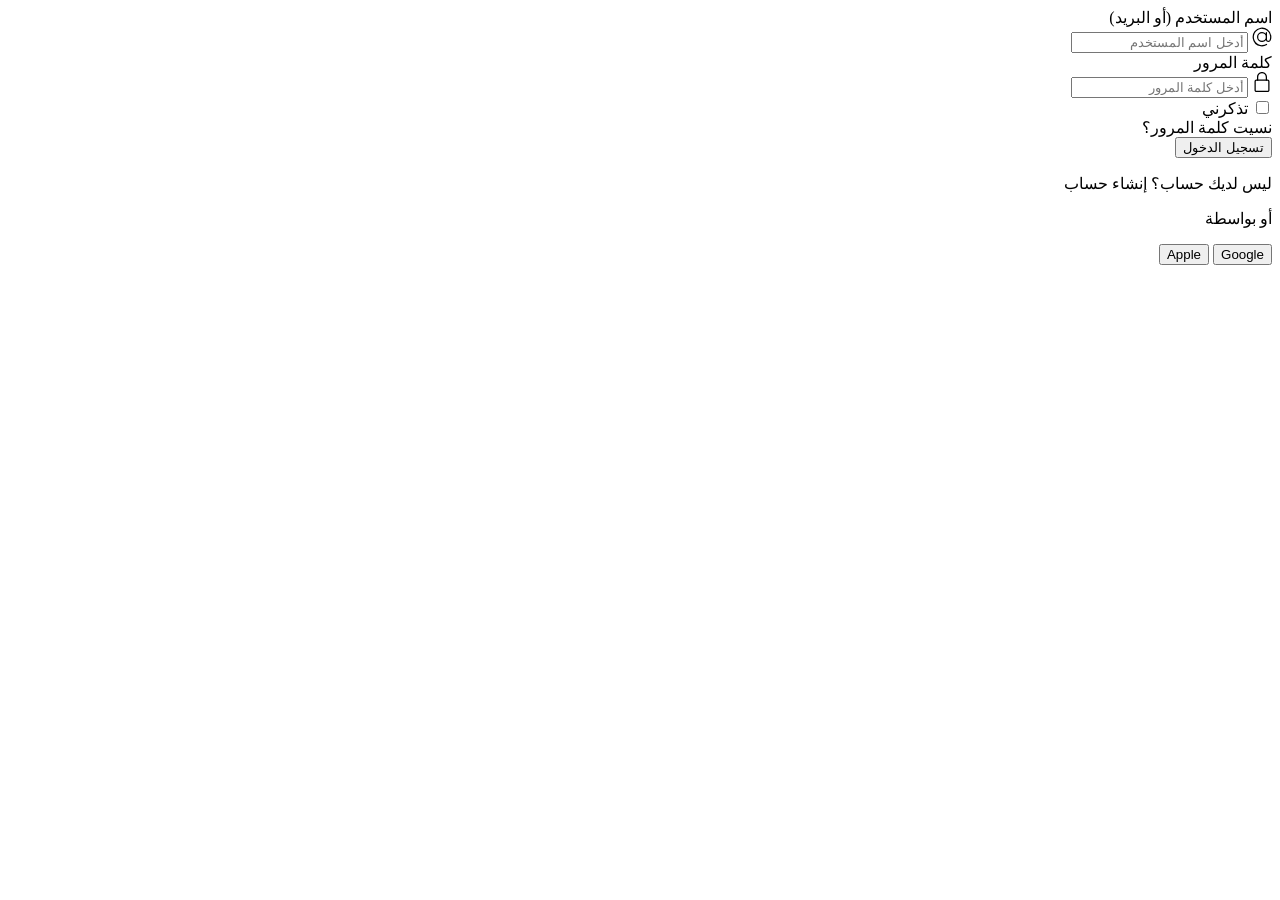
==== commit e707fa96: "Refactor login and signup forms in index.html Updated the title and modified the login and signup fo" ====
--- a/index.html
+++ b/index.html
@@ -3,332 +3,56 @@
 <head>
     <meta charset="UTF-8">
     <meta name="viewport" content="width=device-width, initial-scale=1.0">
-    <title>برنامج أحسبلي | الإصدار الاحترافي v1.0</title>
+    <title>أحسبلي | تسجيل الدخول</title>
+    <!-- استدعاء ملف التصميم -->
+    <link rel="stylesheet" href="style.css">
+    <!-- خط كايرو -->
     <link href="https://fonts.googleapis.com/css2?family=Cairo:wght@400;700&display=swap" rel="stylesheet">
-    <style>
-        /* --- المتغيرات العامة --- */
-        :root {
-            --bg-color: #0b0b0b;
-            --neon-purple: #bc13fe;
-            --glass: rgba(255, 255, 255, 0.03);
-            --text-color: #eee;
-            --shadow: 0 0 20px rgba(188, 19, 254, 0.4);
-        }
+</head>
+<body>
 
-        .light-theme {
-            --bg-color: #f5f6fa;
-            --neon-purple: #6c5ce7;
-            --glass: rgba(0, 0, 0, 0.05);
-            --text-color: #2d3436;
-        }
-
-        * { box-sizing: border-box; font-family: 'Cairo', sans-serif; transition: 0.3s; }
-
-        body {
-            margin: 0; background: var(--bg-color); color: var(--text-color);
-            height: 100vh; overflow: hidden; display: flex; justify-content: center; align-items: center;
-        }
-
-        /* --- حاوية الزجاج الكبرى --- */
-        .glass-box {
-            background: var(--glass); backdrop-filter: blur(20px); -webkit-backdrop-filter: blur(20px);
-            border: 1px solid rgba(255, 255, 255, 0.1); border-radius: 25px;
-            width: 95%; max-width: 1150px; height: 90vh;
-            display: flex; flex-direction: column; overflow: hidden; box-shadow: var(--shadow);
-        }
-
-        /* --- زر تبديل الثيم --- */
-        .theme-switch { position: fixed; top: 20px; left: 20px; z-index: 1000; cursor: pointer; }
-        .theme-switch-icon { font-size: 24px; padding: 10px; background: var(--glass); border-radius: 50%; border: 1px solid var(--neon-purple); }
-
-        /* --- شاشات النظام --- */
-        .page { display: none; width: 100%; height: 100%; padding: 30px; }
-        .page.active { display: flex; flex-direction: column; animation: fadeIn 0.5s; }
-        @keyframes fadeIn { from { opacity: 0; transform: translateY(10px); } to { opacity: 1; transform: translateY(0); } }
-
-        /* --- واجهة الدخول والخروج --- */
-        .auth-container { max-width: 380px; margin: auto; padding: 30px; background: rgba(0,0,0,0.3); border-radius: 20px; border: 1px solid var(--neon-purple); text-align: center; }
-        .input-field { width: 100%; padding: 12px; margin: 10px 0; border-radius: 12px; border: 1px solid rgba(255,255,255,0.1); background: rgba(255,255,255,0.05); color: white; outline: none; }
-        .input-field:focus { border-color: var(--neon-purple); box-shadow: 0 0 10px var(--neon-purple); }
-        
-        /* أزرار 3D ضبابية */
-        .btn-3d { 
-            width: 100%; padding: 12px; border-radius: 12px; border: none; cursor: pointer; 
-            font-weight: bold; background: var(--neon-purple); color: white; margin-top: 10px;
-            box-shadow: 0 4px 15px rgba(188, 19, 254, 0.3); position: relative;
-        }
-        .btn-3d:active { transform: translateY(2px); box-shadow: 0 2px 10px var(--neon-purple); }
-        .btn-ghost { background: transparent; border: 1px solid var(--neon-purple); color: var(--neon-purple); }
-
-        /* --- التخطيط الرئيسي (Sidebar + Content) --- */
-        .main-layout { display: grid; grid-template-columns: 240px 1fr; height: 100%; }
-        .sidebar { background: rgba(0,0,0,0.4); border-left: 1px solid rgba(255,255,255,0.05); padding: 25px; text-align: center; }
-        .nav-link { padding: 12px; margin-bottom: 12px; border-radius: 15px; cursor: pointer; display: flex; align-items: center; gap: 10px; font-size: 14px; color: #888; }
-        .nav-link:hover, .nav-link.active { background: var(--neon-purple); color: white; box-shadow: 0 0 15px var(--neon-purple); }
-
-        /* --- قسم الحاسبة والفاتورة --- */
-        .content-area { padding: 25px; overflow-y: auto; }
-        .calc-grid { display: grid; grid-template-columns: 1fr 1fr; gap: 15px; margin-bottom: 20px; }
-        
-        .invoice-card {
-            background: rgba(0,0,0,0.4); border-radius: 20px; padding: 25px;
-            border: 1px solid var(--neon-purple); box-shadow: 0 0 20px var(--neon-purple);
-            text-align: center; max-width: 500px; margin: 20px auto;
-        }
-        .invoice-card h2 { color: var(--neon-purple); text-shadow: 0 0 10px var(--neon-purple); }
-        .total-price { font-size: 3em; color: var(--neon-purple); text-shadow: 0 0 15px var(--neon-purple); margin: 15px 0; }
-
-        /* --- تليجرام الذكي --- */
-        .tg-box { background: rgba(188, 19, 254, 0.05); padding: 20px; border-radius: 20px; border: 1px dashed var(--neon-purple); margin-bottom: 20px; }
-        .switch { position: relative; display: inline-block; width: 45px; height: 22px; }
-        .switch input { display: none; }
-        .slider { position: absolute; cursor: pointer; top: 0; left: 0; right: 0; bottom: 0; background: #333; border-radius: 20px; transition: .4s; }
-        .slider:before { position: absolute; content: ""; height: 16px; width: 16px; left: 3px; bottom: 3px; background: white; transition: .4s; border-radius: 50%; }
-        input:checked + .slider { background: var(--neon-purple); }
-        input:checked + .slider:before { transform: translateX(23px); }
-
-        /* --- زر سلة المهملات --- */
-        .delete-btn { width: 35px; height: 35px; border-radius: 50%; background: #ff4757; border: none; cursor: pointer; display: flex; align-items: center; justify-content: center; }
-        .delete-btn svg { width: 16px; fill: white; }
-
-    </style>
-</head>
-<body class="dark-theme">
-
-    <!-- تبديل الثيم -->
-    <div class="theme-switch" onclick="app.toggleTheme()">
-        <div class="theme-switch-icon">🌓</div>
+    <div id="loginPage" class="auth-wrapper">
+        <form class="form">
+            <div class="flex-column">
+                <label>اسم المستخدم (أو البريد)</label>
+            </div>
+            <div class="inputForm">
+                <!-- أيقونة المستخدم -->
+                <svg xmlns="http://www.w3.org/2000/svg" width="20" viewBox="0 0 32 32" height="20"><path d="m30.853 13.87a15 15 0 0 0 -29.729 4.082 15.1 15.1 0 0 0 12.876 12.918 15.6 15.6 0 0 0 2.016.13 14.85 14.85 0 0 0 7.715-2.145 1 1 0 1 0 -1.031-1.711 13.007 13.007 0 1 1 5.458-6.529 2.149 2.149 0 0 1 -4.158-.759v-10.856a1 1 0 0 0 -2 0v1.726a8 8 0 1 0 .2 10.325 4.135 4.135 0 0 0 7.83.274 15.2 15.2 0 0 0 .823-7.455zm-14.853 8.13a6 6 0 1 1 6-6 6.006 6.006 0 0 1 -6 6z"></path></svg>
+                <input id="loginUser" placeholder="أدخل اسم المستخدم" class="input" type="text">
+            </div>
+            
+            <div class="flex-column">
+                <label>كلمة المرور</label>
+            </div>
+            <div class="inputForm">
+                <!-- أيقونة القفل -->
+                <svg xmlns="http://www.w3.org/2000/svg" width="20" viewBox="-64 0 512 512" height="20"><path d="m336 512h-288c-26.453125 0-48-21.523438-48-48v-224c0-26.476562 21.546875-48 48-48h288c26.453125 0 48 21.523438 48 48v224c0 26.476562-21.546875 48-48 48zm-288-288c-8.8125 0-16 7.167969-16 16v224c0 8.832031 7.1875 16 16 16h288c8.8125 0 16-7.167969 16-16v-224c0-8.832031-7.1875-16-16-16zm0 0"></path><path d="m304 224c-8.832031 0-16-7.167969-16-16v-80c0-52.929688-43.070312-96-96-96s-96 43.070312-96 96v80c0 8.832031-7.167969 16-16 16s-16-7.167969-16-16v-80c0-70.59375 57.40625-128 128-128s128 57.40625 128 128v80c0 8.832031-7.167969 16-16 16zm0 0"></path></svg>        
+                <input id="loginPass" placeholder="أدخل كلمة المرور" class="input" type="password">
+            </div>
+            
+            <div class="flex-row">
+                <div>
+                    <input type="checkbox" id="remember">
+                    <label for="remember">تذكرني</label>
+                </div>
+                <span class="span">نسيت كلمة المرور؟</span>
+            </div>
+            
+            <button type="button" class="button-submit" onclick="auth.login()">تسجيل الدخول</button>
+            
+            <p class="p">ليس لديك حساب؟ <span class="span" onclick="window.location.href='signup.html'">إنشاء حساب</span></p>
+            
+            <p class="p line">أو بواسطة</p>
+            
+            <div class="flex-row">
+                <button type="button" class="btn google">Google</button>
+                <button type="button" class="btn apple">Apple</button>
+            </div>
+        </form>
     </div>
 
-    <div class="glass-box">
-        
-        <!-- 1. صفحة الدخول -->
-        <div id="loginPage" class="page active">
-            <div class="auth-container">
-                <h1 style="color:var(--neon-purple); text-shadow: 0 0 10px var(--neon-purple);">أحسبلي</h1>
-                <p>تسجيل الدخول للنظام</p>
-                <input type="text" id="logUser" class="input-field" placeholder="اسم المستخدم">
-                <input type="password" id="logPass" class="input-field" placeholder="كلمة المرور">
-                <button class="btn-3d" onclick="app.login()">دخول آمن</button>
-                <button class="btn-3d btn-ghost" onclick="app.showPage('signupPage')">إنشاء حساب جديد</button>
-            </div>
-        </div>
-
-        <!-- 2. صفحة التسجيل -->
-        <div id="signupPage" class="page">
-            <div class="auth-container">
-                <h2>انضم إلينا</h2>
-                <input type="text" id="regName" class="input-field" placeholder="الاسم الثلاثي">
-                <input type="text" id="regLib" class="input-field" placeholder="اسم المكتبة">
-                <input type="text" id="regPhone" class="input-field" placeholder="رقم الهاتف">
-                <button class="btn-3d" onclick="app.signup()">إرسال وتفعيل الحساب</button>
-                <button class="btn-3d btn-ghost" onclick="app.showPage('loginPage')">رجوع</button>
-            </div>
-        </div>
-
-        <!-- 3. الواجهة الرئيسية (Dashboard) -->
-        <div id="mainPage" class="page" style="padding:0;">
-            <div class="main-layout">
-                <!-- القائمة الجانبية -->
-                <div class="sidebar">
-                    <div id="logoArea" onclick="app.uploadLogo()" style="width:100px; height:100px; border-radius:50%; border:2px dashed var(--neon-purple); margin:0 auto 20px; cursor:pointer; overflow:hidden; display:flex; align-items:center; justify-content:center;">
-                        <span id="logoText">+</span>
-                        <img id="logoImg" style="display:none; width:100%; height:100%; object-fit:cover;">
-                    </div>
-                    <h3 id="sideLibName" style="color:var(--neon-purple);">المكتبة</h3>
-                    <hr style="opacity:0.1">
-                    <div class="nav-link active" onclick="app.showTab('calc')">🧾 الحاسبة</div>
-                    <div class="nav-link" onclick="app.showTab('items')">📦 المواد</div>
-                    <div class="nav-link" onclick="app.showTab('tg')">🤖 تليجرام الذكي</div>
-                    <div class="nav-link" onclick="app.showTab('reports')">📊 التقارير</div>
-                    <div class="nav-link" onclick="app.showTab('settings')">⚙️ الإعدادات</div>
-                    <button class="btn-3d btn-ghost" style="margin-top:40px;" onclick="location.reload()">خروج</button>
-                </div>
-
-                <!-- المحتوى المتغير -->
-                <div class="content-area">
-                    
-                    <!-- قسم الحاسبة -->
-                    <div id="tab-calc" class="tab-content">
-                        <h2>حاسبة الملفات</h2>
-                        <div class="calc-grid">
-                            <input type="number" id="pFrom" class="input-field" placeholder="من صفحة">
-                            <input type="number" id="pTo" class="input-field" placeholder="إلى صفحة">
-                        </div>
-                        <input type="number" id="pTotal" class="input-field" placeholder="أو أدخل العدد الكلي للصفحات">
-                        
-                        <div class="invoice-card">
-                            <p>المجموع النهائي للفاتورة</p>
-                            <div class="total-price" id="finalTotal">0 د.ع</div>
-                            <button class="btn-3d" style="width:auto; padding:10px 40px;" onclick="app.calculate()">أحسب</button>
-                            <button class="btn-3d btn-ghost" style="width:auto;" onclick="app.print()">طباعة الوصل 🖨️</button>
-                        </div>
-                    </div>
-
-                    <!-- قسم المواد -->
-                    <div id="tab-items" class="tab-content" style="display:none;">
-                        <h2>إضافة مواد إضافية</h2>
-                        <div class="calc-grid">
-                            <input type="text" id="itemName" class="input-field" placeholder="اسم المادة">
-                            <input type="number" id="itemPrice" class="input-field" placeholder="السعر">
-                        </div>
-                        <button class="btn-3d" onclick="app.addItem()">إضافة مادة +</button>
-                        <div id="itemsList" style="margin-top:20px;"></div>
-                    </div>
-
-                    <!-- قسم تليجرام الذكي -->
-                    <div id="tab-tg" class="tab-content" style="display:none;">
-                        <h2>تفعيل بوت تليجرام الذكي</h2>
-                        <div class="tg-box">
-                            <p>رقم الهاتف المرتبط: <span id="tgCurrentPhone">غير مربوط</span></p>
-                            <input type="text" id="tgPhoneInput" class="input-field" placeholder="أدخل رقم هاتف تليجرام">
-                            <button class="btn-3d" onclick="app.connectTg()">ربط الحساب وتفعيل الميزات</button>
-                        </div>
-                        <div id="tgFeatures" style="opacity:0.3; pointer-events:none;">
-                            <div style="display:flex; justify-content:space-between; padding:10px; border-bottom:1px solid rgba(255,255,255,0.05);">
-                                <span>🤖 الرد بالذكاء الاصطناعي</span>
-                                <label class="switch"><input type="checkbox" id="featAI" onchange="app.saveTg()"><span class="slider"></span></label>
-                            </div>
-                            <div style="display:flex; justify-content:space-between; padding:10px; border-bottom:1px solid rgba(255,255,255,0.05);">
-                                <span>👋 ترحيب تلقائي بالزبائن</span>
-                                <label class="switch"><input type="checkbox" id="featWelcome" onchange="app.saveTg()"><span class="slider"></span></label>
-                            </div>
-                            <button class="btn-3d btn-ghost" style="background:red; color:white; border:none;" onclick="alert('جاري الإذاعة...')">إذاعة جماعية (Broadcast) 📢</button>
-                        </div>
-                    </div>
-
-                    <!-- قسم التقارير -->
-                    <div id="tab-reports" class="tab-content" style="display:none;">
-                        <h2>تقارير الأرباح</h2>
-                        <div class="calc-grid">
-                            <div class="invoice-card" style="margin:0;"><h3>الفواتير</h3><p id="repCount" style="font-size:24px;">0</p></div>
-                            <div class="invoice-card" style="margin:0;"><h3>الأرباح</h3><p id="repMoney" style="font-size:24px;">0 د.ع</p></div>
-                        </div>
-                    </div>
-
-                    <!-- قسم الإعدادات -->
-                    <div id="tab-settings" class="tab-content" style="display:none;">
-                        <h2>إعدادات النظام</h2>
-                        <input type="number" id="setPrice" class="input-field" placeholder="تغيير سعر الصفحة الافتراضي (مثلاً 250)">
-                        <button class="btn-3d" onclick="alert('تم حفظ الإعدادات')">حفظ التغييرات</button>
-                    </div>
-
-                </div>
-            </div>
-        </div>
-    </div>
-
-    <script>
-        const SCRIPT_URL = "رابط_جوجل_سكريبت_الخاص_بك";
-
-        const app = {
-            data: { items: [], stats: { count: 0, money: 0 }, tgActive: false },
-
-            showPage: (id) => {
-                document.querySelectorAll('.page').forEach(p => p.classList.remove('active'));
-                document.getElementById(id).classList.add('active');
-            },
-
-            showTab: (tabId) => {
-                document.querySelectorAll('.tab-content').forEach(t => t.style.display = 'none');
-                document.getElementById('tab-' + tabId).style.display = 'block';
-                document.querySelectorAll('.nav-link').forEach(l => l.classList.remove('active'));
-                event.currentTarget.classList.add('active');
-            },
-
-            login: async () => {
-                const user = document.getElementById('logUser').value;
-                const pass = document.getElementById('logPass').value;
-                if(!user || !pass) return alert("أدخل بياناتك");
-
-                // محاكاة تسجيل الدخول (سيتم ربطه بـ SCRIPT_URL)
-                localStorage.setItem('user', user);
-                document.getElementById('sideLibName').innerText = "مكتبة " + user;
-                app.showPage('mainPage');
-            },
-
-            signup: async () => {
-                alert("تم إرسال طلبك للإدارة، سيصلك الحساب عبر تليجرام.");
-                app.showPage('loginPage');
-            },
-
-            calculate: () => {
-                let pages = 0;
-                const f = parseInt(document.getElementById('pFrom').value);
-                const t = parseInt(document.getElementById('pTo').value);
-                const tot = parseInt(document.getElementById('pTotal').value);
-                
-                if(tot) pages = tot;
-                else if(f && t) pages = (t - f) + 1;
-
-                let itemsTotal = app.data.items.reduce((a, b) => a + b.price, 0);
-                const final = (pages * 250) + itemsTotal;
-                document.getElementById('finalTotal').innerText = final.toLocaleString() + " د.ع";
-                return final;
-            },
-
-            addItem: () => {
-                const name = document.getElementById('itemName').value;
-                const price = parseInt(document.getElementById('itemPrice').value);
-                if(!name || !price) return;
-                app.data.items.push({ name, price });
-                app.renderItems();
-                app.calculate();
-            },
-
-            renderItems: () => {
-                const container = document.getElementById('itemsList');
-                container.innerHTML = app.data.items.map((it, idx) => `
-                    <div style="display:flex; justify-content:space-between; align-items:center; background:rgba(255,255,255,0.05); padding:10px; border-radius:12px; margin-bottom:10px; border:1px solid var(--neon-purple);">
-                        <span>${it.name} - ${it.price} د.ع</span>
-                        <button class="delete-btn" onclick="app.removeItem(${idx})">🗑️</button>
-                    </div>
-                `).join('');
-            },
-
-            removeItem: (idx) => {
-                app.data.items.splice(idx, 1);
-                app.renderItems();
-                app.calculate();
-            },
-
-            connectTg: () => {
-                const phone = document.getElementById('tgPhoneInput').value;
-                if(!phone) return alert("أدخل الرقم");
-                document.getElementById('tgCurrentPhone').innerText = phone;
-                document.getElementById('tgFeatures').style.opacity = "1";
-                document.getElementById('tgFeatures').style.pointerEvents = "auto";
-                alert("تم ربط الحساب بنجاح!");
-            },
-
-            print: () => {
-                const total = app.calculate();
-                app.data.stats.count++;
-                app.data.stats.money += total;
-                document.getElementById('repCount').innerText = app.data.stats.count;
-                document.getElementById('repMoney').innerText = app.data.stats.money.toLocaleString() + " د.ع";
-                window.print();
-            },
-
-            uploadLogo: () => {
-                const input = document.createElement('input');
-                input.type = 'file';
-                input.onchange = (e) => {
-                    const reader = new FileReader();
-                    reader.onload = () => {
-                        document.getElementById('logoImg').src = reader.result;
-                        document.getElementById('logoImg').style.display = 'block';
-                        document.getElementById('logoText').style.display = 'none';
-                    };
-                    reader.readAsDataURL(e.target.files[0]);
-                };
-                input.click();
-            },
-
-            toggleTheme: () => {
-                document.body.classList.toggle('light-theme');
-            }
-        };
-    </script>
+    <!-- استدعاء ملف البرمجة -->
+    <script src="script.js"></script>
 </body>
 </html>
